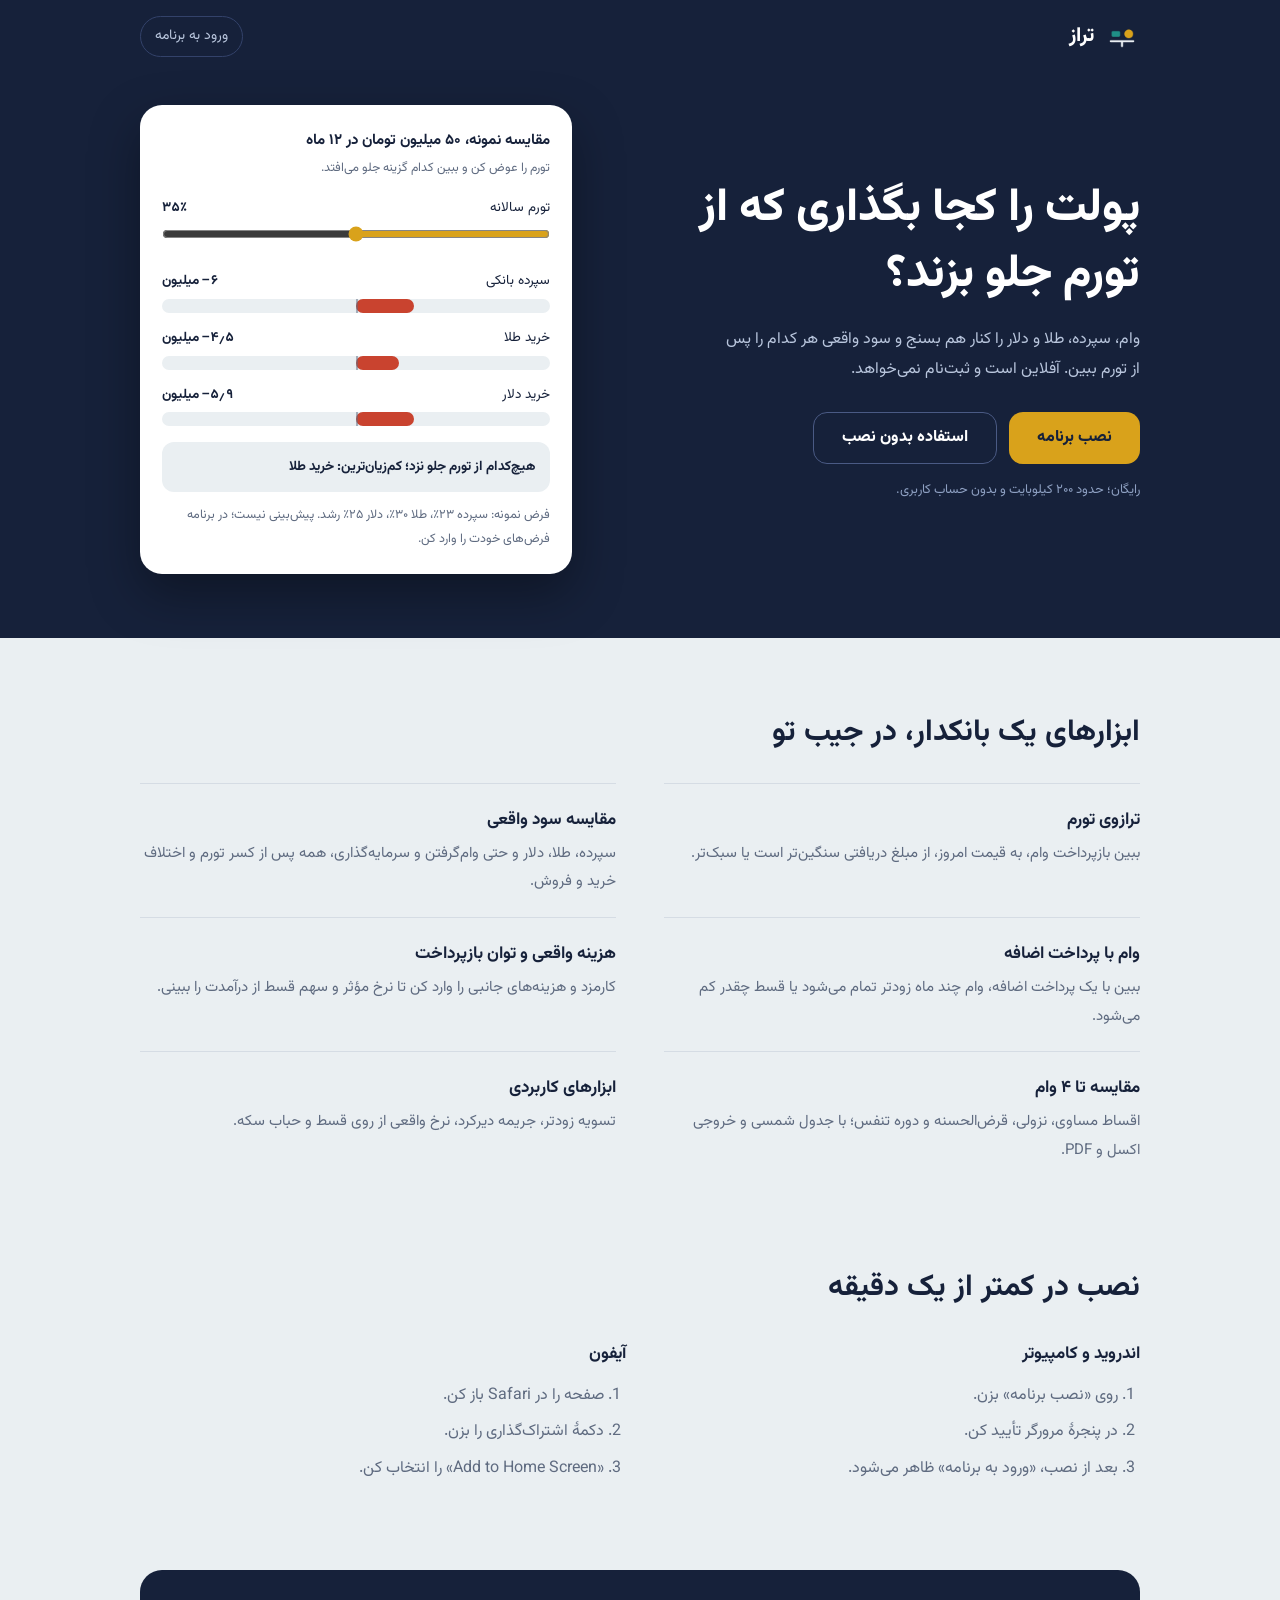
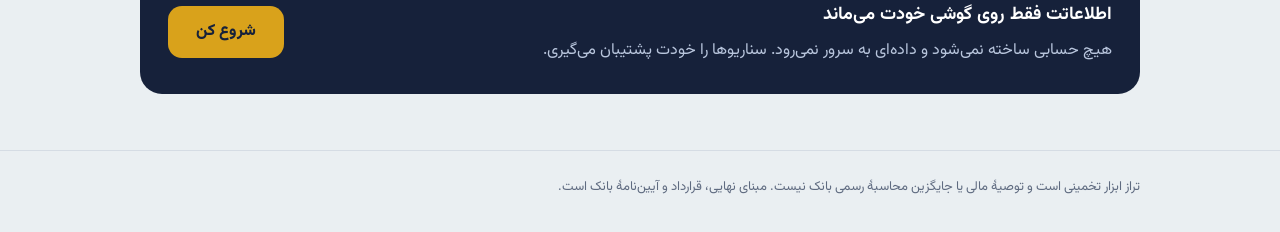
==== index.html @ 9307c4de "Initial release of Taraz" ====
<!DOCTYPE html>
<html lang="fa" dir="rtl">
<head>
<meta charset="UTF-8">
<meta name="viewport" content="width=device-width,initial-scale=1,viewport-fit=cover">
<meta name="theme-color" content="#16213A">
<meta name="description" content="تراز: وام، سپرده، طلا و دلار را کنار هم بسنج و سود واقعی پس از تورم را ببین. آفلاین و بدون ثبت‌نام.">
<link rel="manifest" href="manifest.webmanifest"><link rel="icon" href="icon.svg"><link rel="apple-touch-icon" href="apple-touch-icon.png">
<title>تراز — پولت را از تورم جلو بینداز</title>
<style>
@font-face{font-family:Vazirmatn;src:url(fonts/vazirmatn.woff2) format("woff2");font-weight:100 900;font-display:swap}
:root{--ink:#16213A;--sea:#1F8F86;--gold:#D9A21B;--bad:#C9432F;--bg:#EAEFF2;--card:#fff;--tx:#16213A;--mut:#5F6B80;--line:#D5DCE4}
@media(prefers-color-scheme:dark){:root{--bg:#0E1424;--card:#172038;--tx:#E8EDF5;--mut:#93A0B8;--line:#27324F;--sea:#3CC4B8;--gold:#E8B73A;--bad:#FF8A76}}
*{box-sizing:border-box}html{scroll-behavior:smooth}
body{margin:0;background:var(--bg);color:var(--tx);font:16px/1.9 Vazirmatn,"IRANSans",Tahoma,sans-serif}
a{color:inherit}.wrap{max-width:1040px;margin:auto;padding:0 20px}
.hero{background:var(--ink);color:#fff;padding-bottom:64px}
.nav{display:flex;align-items:center;justify-content:space-between;padding:calc(16px + env(safe-area-inset-top)) 0 12px}
.brand{display:flex;align-items:center;gap:10px;font-weight:800;font-size:20px}.brand img{width:36px;height:36px;border-radius:10px}
.nav a.l{font-size:14px;color:#B9C6DD;text-decoration:none;border:1px solid #33426A;padding:6px 14px;border-radius:999px}
.hg{display:grid;grid-template-columns:1.1fr .9fr;gap:40px;align-items:center;padding-top:36px}
h1{font-size:clamp(28px,5vw,46px);line-height:1.45;margin:0 0 16px;font-weight:800}
.lead{color:#B9C6DD;margin:0 0 26px;max-width:46ch}
.cta{display:flex;flex-wrap:wrap;gap:12px;align-items:center}
.btn{height:52px;padding:0 28px;border-radius:14px;border:0;font:inherit;font-weight:800;font-size:16px;cursor:pointer;display:inline-flex;align-items:center;text-decoration:none}
.btn.p{background:var(--gold);color:#16213A}.btn.s{background:transparent;color:#fff;border:1.5px solid #4A5A84}
.btn:focus-visible,a:focus-visible,input:focus-visible{outline:3px solid var(--gold);outline-offset:3px}
.fine{font-size:13px;color:#8EA0C2;margin-top:14px}
.demo{background:var(--card);color:var(--tx);border-radius:22px;padding:22px;box-shadow:0 20px 50px rgba(0,0,0,.35)}
.demo h2{font-size:15px;margin:0 0 2px}.demo .sub{font-size:12.5px;color:var(--mut);margin:0 0 14px}
.sl{display:flex;justify-content:space-between;font-size:13.5px}.sl b{font-variant-numeric:tabular-nums}
input[type=range]{width:100%;accent-color:var(--gold);margin:6px 0 14px}
.b{margin-top:12px}.b .h{display:flex;justify-content:space-between;font-size:13.5px}.b b{font-variant-numeric:tabular-nums}
.t{position:relative;height:14px;background:var(--bg);border-radius:7px;margin-top:5px;overflow:hidden}
.t:after{content:"";position:absolute;inset:0 auto 0 50%;width:2px;background:var(--mut);opacity:.5}
.t i{position:absolute;top:0;bottom:0;border-radius:7px;transition:width .3s}.t i.p{inset-inline-start:50%;background:var(--sea)}.t i.n{inset-inline-end:50%;background:var(--bad)}
.vd{margin-top:16px;padding:12px 14px;border-radius:12px;background:var(--bg);font-size:13.5px;font-weight:700}
section.f{padding:72px 0 8px}
h2.t2{font-size:clamp(22px,3.4vw,30px);margin:0 0 28px;line-height:1.5}
.fl{display:grid;grid-template-columns:1fr 1fr;gap:0 48px}
.fl div{padding:20px 0;border-top:1px solid var(--line)}.fl h3{margin:0 0 4px;font-size:17px}.fl p{margin:0;color:var(--mut);font-size:15px}
.how{display:grid;grid-template-columns:1fr 1fr;gap:28px;padding-bottom:72px}
.how h3{margin:0 0 10px;font-size:17px}.how ol{margin:0;padding-inline-start:22px;color:var(--mut)}.how li{margin-bottom:6px}
.priv{background:var(--ink);color:#fff;border-radius:22px;padding:28px;margin-bottom:56px;display:grid;grid-template-columns:1fr auto;gap:20px;align-items:center}
.priv p{margin:0;color:#B9C6DD}.priv b{font-size:18px;display:block;color:#fff;margin-bottom:4px}
footer{border-top:1px solid var(--line);padding:24px 0 calc(32px + env(safe-area-inset-bottom));font-size:13px;color:var(--mut)}
dialog{border:0;border-radius:20px;padding:24px;max-width:420px;background:var(--card);color:var(--tx)}dialog::backdrop{background:rgba(10,15,30,.6)}
dialog h3{margin:0 0 10px}dialog ol{padding-inline-start:22px}dialog .btn{height:44px;margin-top:8px;background:var(--ink);color:#fff}
.hide{display:none!important}
@media(max-width:820px){.hg,.fl,.how,.priv{grid-template-columns:1fr}.hg{gap:32px}}
@media(prefers-reduced-motion:reduce){html{scroll-behavior:auto}.t i{transition:none}}
</style>
</head>
<body>
<header class="hero"><div class="wrap">
<div class="nav"><div class="brand"><img src="icon-192.png" alt="">تراز</div><a class="l" href="app.html">ورود به برنامه</a></div>
<div class="hg">
<div>
<h1>پولت را کجا بگذاری که از تورم جلو بزند؟</h1>
<p class="lead">وام، سپرده، طلا و دلار را کنار هم بسنج و سود واقعی هر کدام را پس از تورم ببین. آفلاین است و ثبت‌نام نمی‌خواهد.</p>
<div class="cta">
<button class="btn p" id="inst">نصب برنامه</button>
<a class="btn p hide" id="enter" href="app.html">ورود به برنامه</a>
<a class="btn s" id="web" href="app.html">استفاده بدون نصب</a>
</div>
<div class="fine" id="fine">رایگان؛ حدود ۲۰۰ کیلوبایت و بدون حساب کاربری.</div>
</div>
<div class="demo" aria-live="polite">
<h2>مقایسه نمونه، ۵۰ میلیون تومان در ۱۲ ماه</h2>
<p class="sub">تورم را عوض کن و ببین کدام گزینه جلو می‌افتد.</p>
<div class="sl"><label for="inf">تورم سالانه</label><b id="iv"></b></div>
<input type="range" id="inf" min="10" max="60" value="35">
<div id="bars"></div><div class="vd" id="vd"></div>
<p class="sub" style="margin:12px 0 0">فرض نمونه: سپرده ۲۳٪، طلا ۳۰٪، دلار ۲۵٪ رشد. پیش‌بینی نیست؛ در برنامه فرض‌های خودت را وارد کن.</p>
</div>
</div></div></header>
<main class="wrap">
<section class="f"><h2 class="t2">ابزارهای یک بانکدار، در جیب تو</h2>
<div class="fl">
<div><h3>ترازوی تورم</h3><p>ببین بازپرداخت وام، به قیمت امروز، از مبلغ دریافتی سنگین‌تر است یا سبک‌تر.</p></div>
<div><h3>مقایسه سود واقعی</h3><p>سپرده، طلا، دلار و حتی وام‌گرفتن و سرمایه‌گذاری، همه پس از کسر تورم و اختلاف خرید و فروش.</p></div>
<div><h3>وام با پرداخت اضافه</h3><p>ببین با یک پرداخت اضافه، وام چند ماه زودتر تمام می‌شود یا قسط چقدر کم می‌شود.</p></div>
<div><h3>هزینه واقعی و توان بازپرداخت</h3><p>کارمزد و هزینه‌های جانبی را وارد کن تا نرخ مؤثر و سهم قسط از درآمدت را ببینی.</p></div>
<div><h3>مقایسه تا ۴ وام</h3><p>اقساط مساوی، نزولی، قرض‌الحسنه و دوره تنفس؛ با جدول شمسی و خروجی اکسل و PDF.</p></div>
<div><h3>ابزارهای کاربردی</h3><p>تسویه زودتر، جریمه دیرکرد، نرخ واقعی از روی قسط و حباب سکه.</p></div>
</div></section>
<section class="f"><h2 class="t2">نصب در کمتر از یک دقیقه</h2>
<div class="how">
<div><h3>اندروید و کامپیوتر</h3><ol><li>روی «نصب برنامه» بزن.</li><li>در پنجرهٔ مرورگر تأیید کن.</li><li>بعد از نصب، «ورود به برنامه» ظاهر می‌شود.</li></ol></div>
<div><h3>آیفون</h3><ol><li>صفحه را در Safari باز کن.</li><li>دکمهٔ اشتراک‌گذاری را بزن.</li><li>«Add to Home Screen» را انتخاب کن.</li></ol></div>
</div></section>
<div class="priv"><div><b>اطلاعاتت فقط روی گوشی خودت می‌ماند</b><p>هیچ حسابی ساخته نمی‌شود و داده‌ای به سرور نمی‌رود. سناریوها را خودت پشتیبان می‌گیری.</p></div><a class="btn p" href="app.html">شروع کن</a></div>
</main>
<footer><div class="wrap">تراز ابزار تخمینی است و توصیهٔ مالی یا جایگزین محاسبهٔ رسمی بانک نیست. مبنای نهایی، قرارداد و آیین‌نامهٔ بانک است.</div></footer>
<dialog id="dlg"><h3 id="dt"></h3><ol id="ds"></ol><button class="btn" id="dc">متوجه شدم</button></dialog>
<script>
const $=i=>document.getElementById(i),fa=(x,d=0)=>x.toLocaleString('fa-IR',{maximumFractionDigits:d});
const standalone=matchMedia('(display-mode: standalone)').matches||navigator.standalone;
if(standalone)location.replace('app.html');
const R=[['سپرده بانکی',P=>P*.23],['خرید طلا',P=>P*(1.30*.97-1)],['خرید دلار',P=>P*(1.25*.985-1)]];
function draw(){const i=+$('inf').value,er=50*i/100;$('iv').textContent=fa(i)+'٪';
 const v=R.map(([n,g])=>({n,r:g(50)-er}));
 $('bars').innerHTML=v.map(x=>`<div class="b"><div class="h"><span>${x.n}</span><b>${x.r>0?'+':''}${fa(x.r,1)} میلیون</b></div><div class="t"><i class="${x.r>=0?'p':'n'}" style="width:${Math.min(50,Math.abs(x.r)/20*50)}%"></i></div></div>`).join('');
 const b=v.reduce((a,c)=>c.r>a.r?c:a);
 $('vd').textContent=b.r>0?'بهترین گزینه با این فرض‌ها: '+b.n:'هیچ‌کدام از تورم جلو نزد؛ کم‌زیان‌ترین: '+b.n}
$('inf').oninput=draw;draw();
let dp=null;const ios=/iphone|ipad|ipod/i.test(navigator.userAgent);
function ui(){const ok=localStorage.getItem('taraz-installed')==='1';
 $('inst').classList.toggle('hide',ok);$('enter').classList.toggle('hide',!ok);$('web').classList.toggle('hide',ok);
 $('fine').textContent=ok?'نصب شد. از صفحهٔ اصلی گوشی هم می‌توانی بازش کنی.':'رایگان؛ حدود ۲۰۰ کیلوبایت و بدون حساب کاربری.'}
try{ui()}catch(e){}
addEventListener('beforeinstallprompt',e=>{e.preventDefault();dp=e});
addEventListener('appinstalled',()=>{try{localStorage.setItem('taraz-installed','1')}catch(e){}dp=null;ui()});
$('inst').onclick=async()=>{
 if(dp){dp.prompt();const c=await dp.userChoice;if(c.outcome==='accepted'){try{localStorage.setItem('taraz-installed','1')}catch(e){}ui()}dp=null;return}
 $('dt').textContent=ios?'نصب روی آیفون':'نصب از منوی مرورگر';
 $('ds').innerHTML=ios?'<li>صفحه را در Safari باز کن.</li><li>دکمهٔ اشتراک‌گذاری را بزن.</li><li>«Add to Home Screen» را انتخاب کن.</li>':'<li>منوی مرورگر را باز کن.</li><li>گزینهٔ «نصب برنامه» یا «Add to Home screen» را بزن.</li><li>اگر گزینه‌ای نبود، صفحه را در Chrome یا Edge باز کن.</li>';
 $('dlg').showModal()};
$('dc').onclick=()=>$('dlg').close();
if('serviceWorker'in navigator)navigator.serviceWorker.register('sw.js').catch(()=>{});
</script>
</body>
</html>
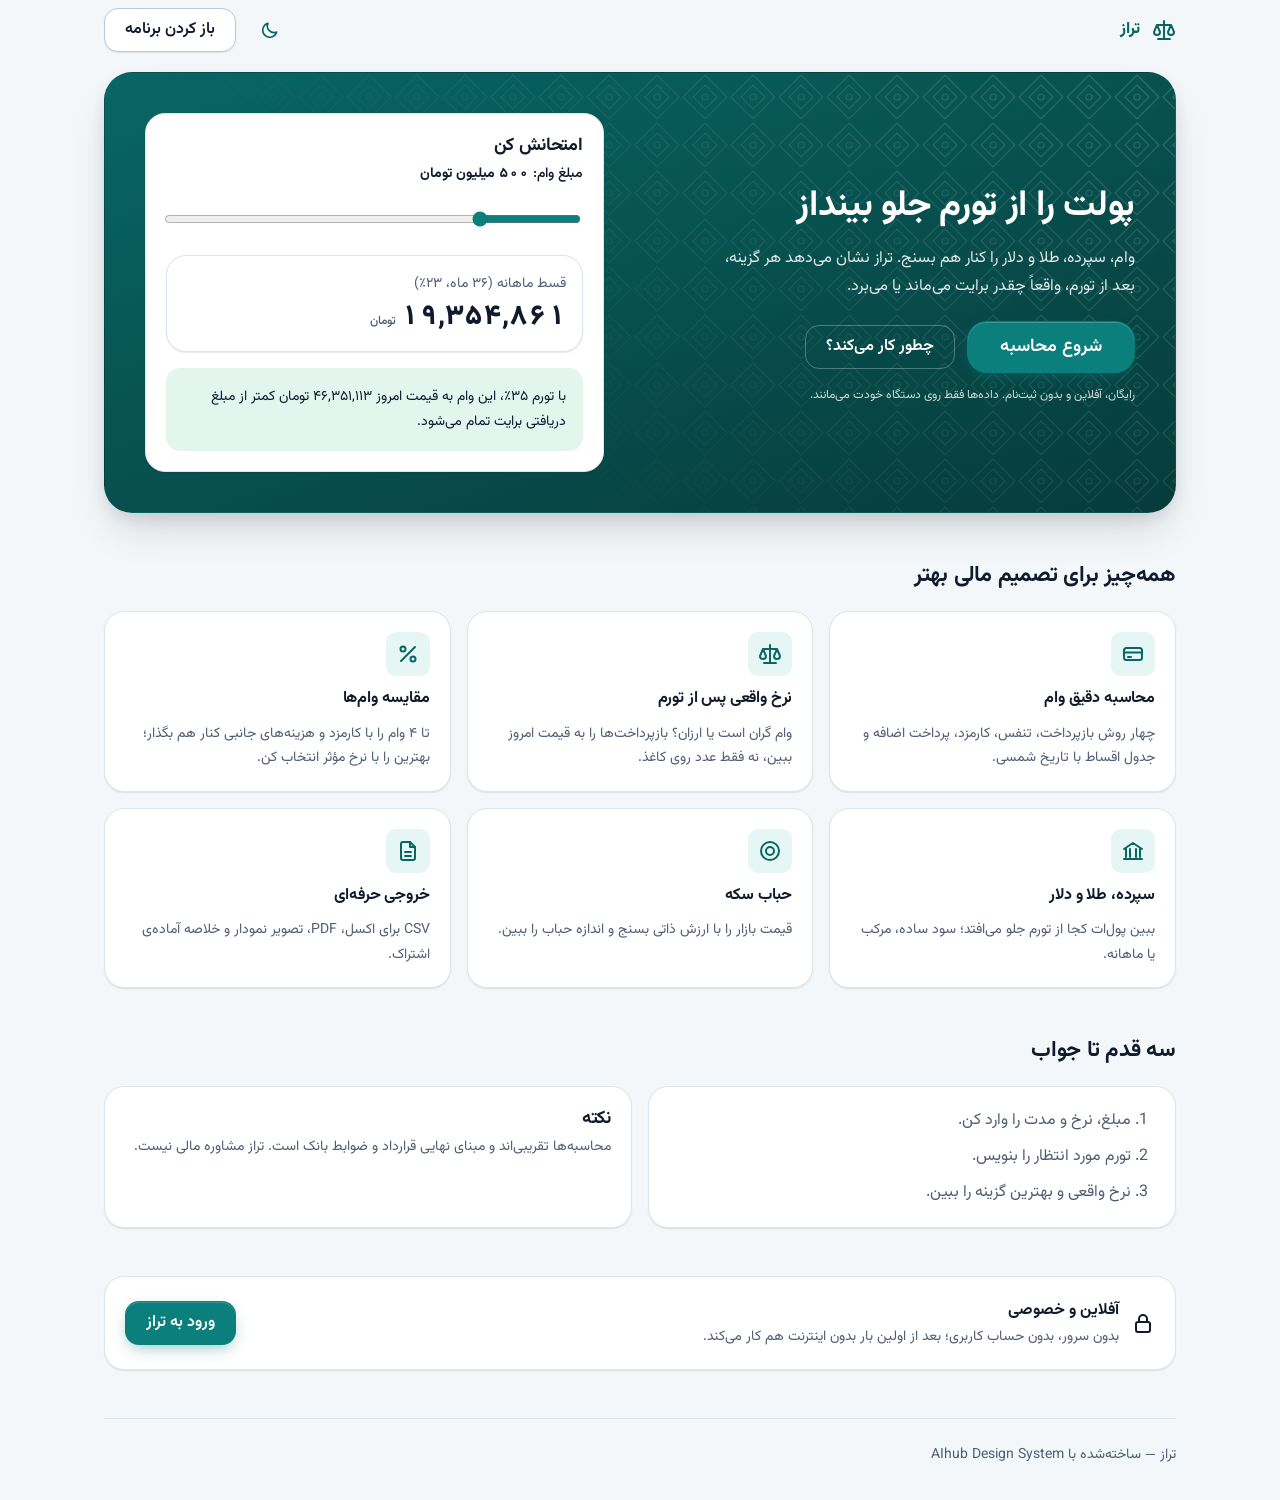
==== commit eeb63a59: "Update project" ====
--- a/index.html
+++ b/index.html
@@ -3,121 +3,84 @@
 <head>
 <meta charset="UTF-8">
 <meta name="viewport" content="width=device-width,initial-scale=1,viewport-fit=cover">
-<meta name="theme-color" content="#16213A">
-<meta name="description" content="تراز: وام، سپرده، طلا و دلار را کنار هم بسنج و سود واقعی پس از تورم را ببین. آفلاین و بدون ثبت‌نام.">
-<link rel="manifest" href="manifest.webmanifest"><link rel="icon" href="icon.svg"><link rel="apple-touch-icon" href="apple-touch-icon.png">
+<meta name="theme-color" content="#0A7F7C">
+<meta name="color-scheme" content="light dark">
+<meta name="description" content="تراز: وام، اقساط، سپرده، طلا و دلار را مقایسه کن و سود واقعی پس از تورم را ببین. آفلاین و بدون ثبت‌نام.">
+<link rel="manifest" href="manifest.webmanifest">
+<link rel="icon" href="icon.svg"><link rel="apple-touch-icon" href="apple-touch-icon.png">
+<link rel="stylesheet" href="aihub.bundle.css">
+<link rel="stylesheet" href="app.css">
 <title>تراز — پولت را از تورم جلو بینداز</title>
-<style>
-@font-face{font-family:Vazirmatn;src:url(fonts/vazirmatn.woff2) format("woff2");font-weight:100 900;font-display:swap}
-:root{--ink:#16213A;--sea:#1F8F86;--gold:#D9A21B;--bad:#C9432F;--bg:#EAEFF2;--card:#fff;--tx:#16213A;--mut:#5F6B80;--line:#D5DCE4}
-@media(prefers-color-scheme:dark){:root{--bg:#0E1424;--card:#172038;--tx:#E8EDF5;--mut:#93A0B8;--line:#27324F;--sea:#3CC4B8;--gold:#E8B73A;--bad:#FF8A76}}
-*{box-sizing:border-box}html{scroll-behavior:smooth}
-body{margin:0;background:var(--bg);color:var(--tx);font:16px/1.9 Vazirmatn,"IRANSans",Tahoma,sans-serif}
-a{color:inherit}.wrap{max-width:1040px;margin:auto;padding:0 20px}
-.hero{background:var(--ink);color:#fff;padding-bottom:64px}
-.nav{display:flex;align-items:center;justify-content:space-between;padding:calc(16px + env(safe-area-inset-top)) 0 12px}
-.brand{display:flex;align-items:center;gap:10px;font-weight:800;font-size:20px}.brand img{width:36px;height:36px;border-radius:10px}
-.nav a.l{font-size:14px;color:#B9C6DD;text-decoration:none;border:1px solid #33426A;padding:6px 14px;border-radius:999px}
-.hg{display:grid;grid-template-columns:1.1fr .9fr;gap:40px;align-items:center;padding-top:36px}
-h1{font-size:clamp(28px,5vw,46px);line-height:1.45;margin:0 0 16px;font-weight:800}
-.lead{color:#B9C6DD;margin:0 0 26px;max-width:46ch}
-.cta{display:flex;flex-wrap:wrap;gap:12px;align-items:center}
-.btn{height:52px;padding:0 28px;border-radius:14px;border:0;font:inherit;font-weight:800;font-size:16px;cursor:pointer;display:inline-flex;align-items:center;text-decoration:none}
-.btn.p{background:var(--gold);color:#16213A}.btn.s{background:transparent;color:#fff;border:1.5px solid #4A5A84}
-.btn:focus-visible,a:focus-visible,input:focus-visible{outline:3px solid var(--gold);outline-offset:3px}
-.fine{font-size:13px;color:#8EA0C2;margin-top:14px}
-.demo{background:var(--card);color:var(--tx);border-radius:22px;padding:22px;box-shadow:0 20px 50px rgba(0,0,0,.35)}
-.demo h2{font-size:15px;margin:0 0 2px}.demo .sub{font-size:12.5px;color:var(--mut);margin:0 0 14px}
-.sl{display:flex;justify-content:space-between;font-size:13.5px}.sl b{font-variant-numeric:tabular-nums}
-input[type=range]{width:100%;accent-color:var(--gold);margin:6px 0 14px}
-.b{margin-top:12px}.b .h{display:flex;justify-content:space-between;font-size:13.5px}.b b{font-variant-numeric:tabular-nums}
-.t{position:relative;height:14px;background:var(--bg);border-radius:7px;margin-top:5px;overflow:hidden}
-.t:after{content:"";position:absolute;inset:0 auto 0 50%;width:2px;background:var(--mut);opacity:.5}
-.t i{position:absolute;top:0;bottom:0;border-radius:7px;transition:width .3s}.t i.p{inset-inline-start:50%;background:var(--sea)}.t i.n{inset-inline-end:50%;background:var(--bad)}
-.vd{margin-top:16px;padding:12px 14px;border-radius:12px;background:var(--bg);font-size:13.5px;font-weight:700}
-section.f{padding:72px 0 8px}
-h2.t2{font-size:clamp(22px,3.4vw,30px);margin:0 0 28px;line-height:1.5}
-.fl{display:grid;grid-template-columns:1fr 1fr;gap:0 48px}
-.fl div{padding:20px 0;border-top:1px solid var(--line)}.fl h3{margin:0 0 4px;font-size:17px}.fl p{margin:0;color:var(--mut);font-size:15px}
-.how{display:grid;grid-template-columns:1fr 1fr;gap:28px;padding-bottom:72px}
-.how h3{margin:0 0 10px;font-size:17px}.how ol{margin:0;padding-inline-start:22px;color:var(--mut)}.how li{margin-bottom:6px}
-.priv{background:var(--ink);color:#fff;border-radius:22px;padding:28px;margin-bottom:56px;display:grid;grid-template-columns:1fr auto;gap:20px;align-items:center}
-.priv p{margin:0;color:#B9C6DD}.priv b{font-size:18px;display:block;color:#fff;margin-bottom:4px}
-footer{border-top:1px solid var(--line);padding:24px 0 calc(32px + env(safe-area-inset-bottom));font-size:13px;color:var(--mut)}
-dialog{border:0;border-radius:20px;padding:24px;max-width:420px;background:var(--card);color:var(--tx)}dialog::backdrop{background:rgba(10,15,30,.6)}
-dialog h3{margin:0 0 10px}dialog ol{padding-inline-start:22px}dialog .btn{height:44px;margin-top:8px;background:var(--ink);color:#fff}
-.hide{display:none!important}
-@media(max-width:820px){.hg,.fl,.how,.priv{grid-template-columns:1fr}.hg{gap:32px}}
-@media(prefers-reduced-motion:reduce){html{scroll-behavior:auto}.t i{transition:none}}
-</style>
+<script>try{var r=document.documentElement,t=localStorage.getItem('aihub-theme'),b=localStorage.getItem('aihub-brand');if(t==='light'||t==='dark')r.setAttribute('data-theme',t);if(b)r.setAttribute('data-brand',b)}catch(e){}</script>
 </head>
 <body>
-<header class="hero"><div class="wrap">
-<div class="nav"><div class="brand"><img src="icon-192.png" alt="">تراز</div><a class="l" href="app.html">ورود به برنامه</a></div>
-<div class="hg">
-<div>
-<h1>پولت را کجا بگذاری که از تورم جلو بزند؟</h1>
-<p class="lead">وام، سپرده، طلا و دلار را کنار هم بسنج و سود واقعی هر کدام را پس از تورم ببین. آفلاین است و ثبت‌نام نمی‌خواهد.</p>
-<div class="cta">
-<button class="btn p" id="inst">نصب برنامه</button>
-<a class="btn p hide" id="enter" href="app.html">ورود به برنامه</a>
-<a class="btn s" id="web" href="app.html">استفاده بدون نصب</a>
+<a class="skip" href="#main">رفتن به محتوا</a>
+<svg width="0" height="0" style="position:absolute" aria-hidden="true" focusable="false">
+  <defs>
+    <style>.ico{width:24px;height:24px;fill:none;stroke:currentColor;stroke-width:2;stroke-linecap:round;stroke-linejoin:round;flex:none}</style>
+    <symbol id="i-home" viewBox="0 0 24 24"><path d="M3 11 12 3l9 8M5 10v10h14V10"/></symbol>
+    <symbol id="i-gear" viewBox="0 0 24 24"><circle cx="12" cy="12" r="3"/><path d="M12 2v3M12 19v3M2 12h3M19 12h3M4.9 4.9l2.1 2.1M17 17l2.1 2.1M4.9 19.1 7 17M17 7l2.1-2.1"/></symbol>
+    <symbol id="i-plus" viewBox="0 0 24 24"><path d="M12 5v14M5 12h14"/></symbol>
+    <symbol id="i-check" viewBox="0 0 24 24"><path d="m5 12 5 5L20 7"/></symbol>
+    <symbol id="i-x" viewBox="0 0 24 24"><path d="M6 6l12 12M18 6 6 18"/></symbol>
+    <symbol id="i-chev-r" viewBox="0 0 24 24"><path d="m9 6 6 6-6 6"/></symbol>
+    <symbol id="i-chev-l" viewBox="0 0 24 24"><path d="m15 6-6 6 6 6"/></symbol>
+    <symbol id="i-chev-d" viewBox="0 0 24 24"><path d="m6 9 6 6 6-6"/></symbol>
+    <symbol id="i-search" viewBox="0 0 24 24"><circle cx="11" cy="11" r="7"/><path d="m20 20-3.5-3.5"/></symbol>
+    <symbol id="i-menu" viewBox="0 0 24 24"><path d="M4 6h16M4 12h16M4 18h16"/></symbol>
+    <symbol id="i-sun" viewBox="0 0 24 24"><circle cx="12" cy="12" r="4"/><path d="M12 2v2M12 20v2M4.9 4.9l1.4 1.4M17.7 17.7l1.4 1.4M2 12h2M20 12h2M4.9 19.1l1.4-1.4M17.7 6.3l1.4-1.4"/></symbol>
+    <symbol id="i-moon" viewBox="0 0 24 24"><path d="M20 14.5A8 8 0 0 1 9.5 4 8.5 8.5 0 1 0 20 14.5Z"/></symbol>
+    <symbol id="i-download" viewBox="0 0 24 24"><path d="M12 4v11M7 10l5 5 5-5M5 20h14"/></symbol>
+    <symbol id="i-trash" viewBox="0 0 24 24"><path d="M4 7h16M10 11v6M14 11v6M6 7l1 13h10l1-13M9 7V4h6v3"/></symbol>
+    <symbol id="i-panel" viewBox="0 0 24 24"><rect x="3" y="4" width="18" height="16" rx="3"/><path d="M9 4v16"/></symbol>
+    <symbol id="i-chart" viewBox="0 0 24 24"><path d="M4 20h16M7 20v-7M12 20V5M17 20v-9"/></symbol>
+    <symbol id="i-command" viewBox="0 0 24 24"><path d="M9 9V6a3 3 0 1 0-3 3h12a3 3 0 1 0-3-3v12a3 3 0 1 0 3-3H6a3 3 0 1 0 3 3Z"/></symbol>
+    <symbol id="i-more" viewBox="0 0 24 24"><path d="M5 12h.01M12 12h.01M19 12h.01" stroke-width="3.2"/></symbol>
+    <symbol id="i-sparkle" viewBox="0 0 24 24"><path d="M12 3l1.9 5.1L19 10l-5.1 1.9L12 17l-1.9-5.1L5 10l5.1-1.9Z"/><path d="M19 16v4M17 18h4"/></symbol>
+    <symbol id="i-palette" viewBox="0 0 24 24"><path d="M12 3a9 9 0 1 0 0 18c1.4 0 2-1 2-2 0-1.3-1-1.6-1-2.6 0-1 .8-1.4 1.8-1.4H17a4 4 0 0 0 4-4c0-4.4-4-8-9-8Z"/><circle cx="7.5" cy="11" r="1"/><circle cx="10.5" cy="7" r="1"/><circle cx="15.5" cy="7.5" r="1"/></symbol>
+    <symbol id="i-undo" viewBox="0 0 24 24"><path d="M9 14 4 9l5-5M4 9h10a6 6 0 0 1 0 12h-3"/></symbol>
+    <symbol id="i-scale" viewBox="0 0 24 24"><path d="M12 3v18M6 21h12M5 7h14M5 7l-3 7a3 3 0 0 0 6 0ZM19 7l-3 7a3 3 0 0 0 6 0Z"/></symbol>
+    <symbol id="i-loan" viewBox="0 0 24 24"><rect x="3" y="6" width="18" height="12" rx="2.5"/><path d="M3 10.5h18M7 15h3"/></symbol>
+    <symbol id="i-bank" viewBox="0 0 24 24"><path d="M3 10 12 4l9 6M5 10v8M9 10v8M15 10v8M19 10v8M3 20h18"/></symbol>
+    <symbol id="i-coin" viewBox="0 0 24 24"><circle cx="12" cy="12" r="9"/><circle cx="12" cy="12" r="4"/></symbol>
+    <symbol id="i-alert" viewBox="0 0 24 24"><path d="M12 4 2.5 20h19Z"/><path d="M12 10v4M12 17h.01"/></symbol>
+    <symbol id="i-info" viewBox="0 0 24 24"><circle cx="12" cy="12" r="9"/><path d="M12 11v5M12 8h.01"/></symbol>
+    <symbol id="i-share" viewBox="0 0 24 24"><circle cx="18" cy="5" r="2.5"/><circle cx="6" cy="12" r="2.5"/><circle cx="18" cy="19" r="2.5"/><path d="m8.2 10.8 7.6-4.6M8.2 13.2l7.6 4.6"/></symbol>
+    <symbol id="i-file" viewBox="0 0 24 24"><path d="M14 3H7a2 2 0 0 0-2 2v14a2 2 0 0 0 2 2h10a2 2 0 0 0 2-2V8Z"/><path d="M14 3v5h5M9 13h6M9 17h6"/></symbol>
+    <symbol id="i-image" viewBox="0 0 24 24"><rect x="3" y="4" width="18" height="16" rx="3"/><circle cx="9" cy="10" r="1.5"/><path d="m21 16-5-5-9 9"/></symbol>
+    <symbol id="i-bookmark" viewBox="0 0 24 24"><path d="M6 4h12v17l-6-4-6 4Z"/></symbol>
+    <symbol id="i-upload" viewBox="0 0 24 24"><path d="M12 16V5M7 10l5-5 5 5M5 20h14"/></symbol>
+    <symbol id="i-lock" viewBox="0 0 24 24"><rect x="5" y="11" width="14" height="10" rx="2"/><path d="M8 11V8a4 4 0 0 1 8 0v3"/></symbol>
+    <symbol id="i-percent" viewBox="0 0 24 24"><path d="M19 5 5 19"/><circle cx="7" cy="7" r="2.5"/><circle cx="17" cy="17" r="2.5"/></symbol>
+    <symbol id="i-phone" viewBox="0 0 24 24"><rect x="6" y="2" width="12" height="20" rx="3"/><path d="M11 18h2"/></symbol>
+  </defs>
+</svg>
+
+<div class="lp-wrap">
+<header class="lp-nav"><a class="row" href="index.html" style="text-decoration:none;font-weight:var(--fw-black)"><svg class="ico" aria-hidden="true"><use href="#i-scale"/></svg><span>تراز</span></a><div class="row"><button type="button" class="btn btn--ghost btn--icon" data-theme-toggle aria-label="تغییر پوسته"><svg class="ico" aria-hidden="true"><use href="#i-moon"/></svg></button><a class="btn btn--outline" href="app.html">باز کردن برنامه</a></div></header>
+<main id="main" tabindex="-1">
+<section class="card card--brand card--hero pattern-girih lp-hero" aria-labelledby="h1">
+<div><h1 id="h1">پولت را از تورم جلو بینداز</h1><p class="lp-lead">وام، سپرده، طلا و دلار را کنار هم بسنج. تراز نشان می‌دهد هر گزینه، بعد از تورم، واقعاً چقدر برایت می‌ماند یا می‌برد.</p>
+<div class="lp-cta"><a class="btn btn--primary btn--lg" href="app.html">شروع محاسبه</a><a class="btn btn--outline" href="#how">چطور کار می‌کند؟</a></div>
+<p class="lp-fine">رایگان، آفلاین و بدون ثبت‌نام. داده‌ها فقط روی دستگاه خودت می‌مانند.</p></div>
+<div class="card lp-demo"><h2 class="card__title">امتحانش کن</h2>
+<label class="field"><span class="field__label">مبلغ وام: <b id="dv" class="num">۵۰۰ میلیون تومان</b></span><input id="ds" type="range" min="50" max="2000" step="50" value="500"></label>
+<div style="margin-block-start:var(--sp-3)"><div class="card kpi"><div class="kpi__label">قسط ماهانه (۳۶ ماه، ۲۳٪)</div><div class="kpi__value num" id="dp">—</div></div></div>
+<div id="dverdict" class="alert lp-verdict" role="status" aria-live="polite"></div></div>
+</section>
+<section class="lp-sec" aria-labelledby="f"><h2 id="f">همه‌چیز برای تصمیم مالی بهتر</h2><div class="lp-feats"><article class="card lp-feat"><span class="list__icon"><svg class="ico" aria-hidden="true"><use href="#i-loan"/></svg></span><h3>محاسبه دقیق وام</h3><p>چهار روش بازپرداخت، تنفس، کارمزد، پرداخت اضافه و جدول اقساط با تاریخ شمسی.</p></article><article class="card lp-feat"><span class="list__icon"><svg class="ico" aria-hidden="true"><use href="#i-scale"/></svg></span><h3>نرخ واقعی پس از تورم</h3><p>وام گران است یا ارزان؟ بازپرداخت‌ها را به قیمت امروز ببین، نه فقط عدد روی کاغذ.</p></article><article class="card lp-feat"><span class="list__icon"><svg class="ico" aria-hidden="true"><use href="#i-percent"/></svg></span><h3>مقایسه وام‌ها</h3><p>تا ۴ وام را با کارمزد و هزینه‌های جانبی کنار هم بگذار؛ بهترین را با نرخ مؤثر انتخاب کن.</p></article><article class="card lp-feat"><span class="list__icon"><svg class="ico" aria-hidden="true"><use href="#i-bank"/></svg></span><h3>سپرده، طلا و دلار</h3><p>ببین پول‌ات کجا از تورم جلو می‌افتد؛ سود ساده، مرکب یا ماهانه.</p></article><article class="card lp-feat"><span class="list__icon"><svg class="ico" aria-hidden="true"><use href="#i-coin"/></svg></span><h3>حباب سکه</h3><p>قیمت بازار را با ارزش ذاتی بسنج و اندازه حباب را ببین.</p></article><article class="card lp-feat"><span class="list__icon"><svg class="ico" aria-hidden="true"><use href="#i-file"/></svg></span><h3>خروجی حرفه‌ای</h3><p>CSV برای اکسل، PDF، تصویر نمودار و خلاصه آماده‌ی اشتراک.</p></article></div></section>
+<section class="lp-sec" id="how" aria-labelledby="hw"><h2 id="hw">سه قدم تا جواب</h2><div class="lp-how"><div class="card"><ol><li>مبلغ، نرخ و مدت را وارد کن.</li><li>تورم مورد انتظار را بنویس.</li><li>نرخ واقعی و بهترین گزینه را ببین.</li></ol></div><div class="card"><h3 class="card__title">نکته</h3><p class="muted">محاسبه‌ها تقریبی‌اند و مبنای نهایی قرارداد و ضوابط بانک است. تراز مشاوره مالی نیست.</p></div></div></section>
+<section class="lp-sec"><div class="card lp-priv"><div class="row"><svg class="ico" aria-hidden="true"><use href="#i-lock"/></svg><div><b>آفلاین و خصوصی</b><p class="muted" style="margin:0">بدون سرور، بدون حساب کاربری؛ بعد از اولین بار بدون اینترنت هم کار می‌کند.</p></div></div><a class="btn btn--primary" href="app.html">ورود به تراز</a></div></section>
+</main>
+<footer class="lp-foot"><span class="muted">تراز — ساخته‌شده با AIhub Design System</span></footer>
 </div>
-<div class="fine" id="fine">رایگان؛ حدود ۲۰۰ کیلوبایت و بدون حساب کاربری.</div>
-</div>
-<div class="demo" aria-live="polite">
-<h2>مقایسه نمونه، ۵۰ میلیون تومان در ۱۲ ماه</h2>
-<p class="sub">تورم را عوض کن و ببین کدام گزینه جلو می‌افتد.</p>
-<div class="sl"><label for="inf">تورم سالانه</label><b id="iv"></b></div>
-<input type="range" id="inf" min="10" max="60" value="35">
-<div id="bars"></div><div class="vd" id="vd"></div>
-<p class="sub" style="margin:12px 0 0">فرض نمونه: سپرده ۲۳٪، طلا ۳۰٪، دلار ۲۵٪ رشد. پیش‌بینی نیست؛ در برنامه فرض‌های خودت را وارد کن.</p>
-</div>
-</div></div></header>
-<main class="wrap">
-<section class="f"><h2 class="t2">ابزارهای یک بانکدار، در جیب تو</h2>
-<div class="fl">
-<div><h3>ترازوی تورم</h3><p>ببین بازپرداخت وام، به قیمت امروز، از مبلغ دریافتی سنگین‌تر است یا سبک‌تر.</p></div>
-<div><h3>مقایسه سود واقعی</h3><p>سپرده، طلا، دلار و حتی وام‌گرفتن و سرمایه‌گذاری، همه پس از کسر تورم و اختلاف خرید و فروش.</p></div>
-<div><h3>وام با پرداخت اضافه</h3><p>ببین با یک پرداخت اضافه، وام چند ماه زودتر تمام می‌شود یا قسط چقدر کم می‌شود.</p></div>
-<div><h3>هزینه واقعی و توان بازپرداخت</h3><p>کارمزد و هزینه‌های جانبی را وارد کن تا نرخ مؤثر و سهم قسط از درآمدت را ببینی.</p></div>
-<div><h3>مقایسه تا ۴ وام</h3><p>اقساط مساوی، نزولی، قرض‌الحسنه و دوره تنفس؛ با جدول شمسی و خروجی اکسل و PDF.</p></div>
-<div><h3>ابزارهای کاربردی</h3><p>تسویه زودتر، جریمه دیرکرد، نرخ واقعی از روی قسط و حباب سکه.</p></div>
-</div></section>
-<section class="f"><h2 class="t2">نصب در کمتر از یک دقیقه</h2>
-<div class="how">
-<div><h3>اندروید و کامپیوتر</h3><ol><li>روی «نصب برنامه» بزن.</li><li>در پنجرهٔ مرورگر تأیید کن.</li><li>بعد از نصب، «ورود به برنامه» ظاهر می‌شود.</li></ol></div>
-<div><h3>آیفون</h3><ol><li>صفحه را در Safari باز کن.</li><li>دکمهٔ اشتراک‌گذاری را بزن.</li><li>«Add to Home Screen» را انتخاب کن.</li></ol></div>
-</div></section>
-<div class="priv"><div><b>اطلاعاتت فقط روی گوشی خودت می‌ماند</b><p>هیچ حسابی ساخته نمی‌شود و داده‌ای به سرور نمی‌رود. سناریوها را خودت پشتیبان می‌گیری.</p></div><a class="btn p" href="app.html">شروع کن</a></div>
-</main>
-<footer><div class="wrap">تراز ابزار تخمینی است و توصیهٔ مالی یا جایگزین محاسبهٔ رسمی بانک نیست. مبنای نهایی، قرارداد و آیین‌نامهٔ بانک است.</div></footer>
-<dialog id="dlg"><h3 id="dt"></h3><ol id="ds"></ol><button class="btn" id="dc">متوجه شدم</button></dialog>
+<script src="aihub.bundle.js"></script><script src="calc.js"></script>
 <script>
-const $=i=>document.getElementById(i),fa=(x,d=0)=>x.toLocaleString('fa-IR',{maximumFractionDigits:d});
-const standalone=matchMedia('(display-mode: standalone)').matches||navigator.standalone;
-if(standalone)location.replace('app.html');
-const R=[['سپرده بانکی',P=>P*.23],['خرید طلا',P=>P*(1.30*.97-1)],['خرید دلار',P=>P*(1.25*.985-1)]];
-function draw(){const i=+$('inf').value,er=50*i/100;$('iv').textContent=fa(i)+'٪';
- const v=R.map(([n,g])=>({n,r:g(50)-er}));
- $('bars').innerHTML=v.map(x=>`<div class="b"><div class="h"><span>${x.n}</span><b>${x.r>0?'+':''}${fa(x.r,1)} میلیون</b></div><div class="t"><i class="${x.r>=0?'p':'n'}" style="width:${Math.min(50,Math.abs(x.r)/20*50)}%"></i></div></div>`).join('');
- const b=v.reduce((a,c)=>c.r>a.r?c:a);
- $('vd').textContent=b.r>0?'بهترین گزینه با این فرض‌ها: '+b.n:'هیچ‌کدام از تورم جلو نزد؛ کم‌زیان‌ترین: '+b.n}
-$('inf').oninput=draw;draw();
-let dp=null;const ios=/iphone|ipad|ipod/i.test(navigator.userAgent);
-function ui(){const ok=localStorage.getItem('taraz-installed')==='1';
- $('inst').classList.toggle('hide',ok);$('enter').classList.toggle('hide',!ok);$('web').classList.toggle('hide',ok);
- $('fine').textContent=ok?'نصب شد. از صفحهٔ اصلی گوشی هم می‌توانی بازش کنی.':'رایگان؛ حدود ۲۰۰ کیلوبایت و بدون حساب کاربری.'}
-try{ui()}catch(e){}
-addEventListener('beforeinstallprompt',e=>{e.preventDefault();dp=e});
-addEventListener('appinstalled',()=>{try{localStorage.setItem('taraz-installed','1')}catch(e){}dp=null;ui()});
-$('inst').onclick=async()=>{
- if(dp){dp.prompt();const c=await dp.userChoice;if(c.outcome==='accepted'){try{localStorage.setItem('taraz-installed','1')}catch(e){}ui()}dp=null;return}
- $('dt').textContent=ios?'نصب روی آیفون':'نصب از منوی مرورگر';
- $('ds').innerHTML=ios?'<li>صفحه را در Safari باز کن.</li><li>دکمهٔ اشتراک‌گذاری را بزن.</li><li>«Add to Home Screen» را انتخاب کن.</li>':'<li>منوی مرورگر را باز کن.</li><li>گزینهٔ «نصب برنامه» یا «Add to Home screen» را بزن.</li><li>اگر گزینه‌ای نبود، صفحه را در Chrome یا Edge باز کن.</li>';
- $('dlg').showModal()};
-$('dc').onclick=()=>$('dlg').close();
-if('serviceWorker'in navigator)navigator.serviceWorker.register('sw.js').catch(()=>{});
+(function(){var s=document.getElementById('ds'),fa=AIhub.fa,f=function(x){return fa(Math.round(x).toLocaleString('en'))};
+function go(){var P=+s.value*1e6,a=Calc.analyzeLoan({P:P,rate:.23,n:36,grace:0,method:'annuity',inflation:.35});
+document.getElementById('dv').textContent=fa(s.value)+' میلیون تومان';document.getElementById('dp').innerHTML=f(a.payment)+'<span class="kpi__unit">تومان</span>';
+var d=a.pv-a.netIn,v=document.getElementById('dverdict');v.className='alert lp-verdict '+(d<=0?'alert--success':'alert--warning');
+v.textContent=d<=0?'با تورم ۳۵٪، این وام به قیمت امروز '+f(-d)+' تومان کمتر از مبلغ دریافتی برایت تمام می‌شود.':'با تورم ۳۵٪، این وام به قیمت امروز '+f(d)+' تومان بیشتر از مبلغ دریافتی است.'}
+s.addEventListener('input',go);AIhub.ready(go)})();
 </script>
-</body>
-</html>
+</body></html>
--- a/aihub.bundle.css
+++ b/aihub.bundle.css
@@ -0,0 +1,582 @@
+/* AIhub Design System v1.1 — aihub.bundle.css (tokens + brands + core + shell + data + overlay) — کامنت‌ها برای کم‌حجم‌شدن حذف شده؛ منبع: پروژه aihub-design-system */
+@font-face { font-family: "Vazirmatn"; src: url("fonts/Vazirmatn-var.woff2") format("woff2"); font-weight: 100 900; font-display: swap; }
+:root {
+  --brand-50:  #E6F6F5; --brand-100: #C5EBE9; --brand-200: #93D8D5; --brand-300: #5FC2BE; --brand-400: #2FA9A5;
+  --brand-500: #0F918D; --brand-600: #0A7F7C; --brand-700: #086664; --brand-800: #074F4E; --brand-900: #063B3A;
+  --accent-50:  #FFF4E0; --accent-100: #FFE5B8; --accent-300: #F7BF66; --accent-500: #F2A33A; --accent-600: #C77B0A; --accent-700: #9A5D05;
+  --ink-950: #0B1524; --ink-900: #0F1B2D; --ink-800: #1B2A40; --ink-700: #334259; --ink-600: #4F5E75; --ink-500: #6B7A90;
+  --ink-400: #93A0B2; --ink-300: #BFC9D5; --ink-200: #DDE4EA; --ink-100: #EBF0F4; --ink-50:  #F4F7F9; --white:   #FFFFFF;
+  --success-500: #11774F;  --success-50: #E3F6EE;
+  --warning-500: #8F5500;  --warning-50: #FFF1D9;
+  --danger-500:  #B52F2F;  --danger-50:  #FDEAEA;
+  --info-500:    #2B63D0;  --info-50:    #E7EFFD;
+  --bg:            var(--ink-50);
+  --surface:       var(--white);
+  --surface-2:     var(--ink-100);
+  --surface-sunk:  #EDF2F6;
+  --text:          var(--ink-900);
+  --text-muted:    var(--ink-600);
+  --text-faint:    #5F6E85;
+  --border:        var(--ink-200);
+  --border-strong: var(--ink-300);
+  --primary:       var(--brand-600);
+  --primary-hover: var(--brand-700);
+  --primary-press: var(--brand-800);
+  --primary-soft:  var(--brand-50);
+  --primary-ink:   var(--brand-700);
+  --primary-glow:  rgba(10, 127, 124, .45);
+  --on-primary:    var(--white);
+  --accent:        var(--accent-500);
+  --accent-soft:   var(--accent-50);
+  --accent-ink:    var(--accent-700);
+  --on-accent:     var(--ink-900);
+  --focus-ring:    #2B63D0;
+  --overlay:       rgba(11, 21, 36, .52);
+  --tip-bg:        var(--ink-900);
+  --tip-fg:        #FFFFFF;
+  --tip-action:    #F7BF66;
+  --chart-1: #0F918D; --chart-2: #C77B0A; --chart-3: #2B63D0; --chart-4: #C2417A; --chart-5: #6B7A90;
+  --font-sans: "Vazirmatn", "Vazir", Tahoma, system-ui, -apple-system, "Segoe UI", sans-serif;
+  --font-mono: ui-monospace, "SF Mono", Menlo, Consolas, monospace;
+  --fs-xs: 0.75rem; --fs-sm: 0.875rem; --fs-base: 1rem; --fs-md: 1.125rem; --fs-lg: 1.375rem; --fs-xl: 1.75rem; --fs-2xl: 2.25rem; --fs-3xl: 3rem;
+  --fw-regular: 400; --fw-medium: 500; --fw-semibold:600; --fw-bold: 700; --fw-black: 800;
+  --lh-tight: 1.35; --lh-normal: 1.75; --lh-relaxed: 1.95;
+  --sp-1: .25rem; --sp-2: .5rem; --sp-3: .75rem; --sp-4: 1rem; --sp-5: 1.25rem; --sp-6: 1.5rem; --sp-8: 2rem; --sp-10: 2.5rem; --sp-12: 3rem; --sp-16: 4rem;
+  --r-xs: 6px; --r-sm: 10px; --r-md: 14px; --r-lg: 20px; --r-xl: 28px; --r-pill: 999px;
+  --shadow-1: 0 1px 2px rgba(15,27,45,.06), 0 1px 1px rgba(15,27,45,.04);
+  --shadow-2: 0 2px 6px rgba(15,27,45,.06), 0 8px 20px -6px rgba(15,27,45,.10);
+  --shadow-3: 0 6px 14px rgba(15,27,45,.08), 0 22px 44px -12px rgba(15,27,45,.18);
+  --shadow-primary: 0 1px 0 rgba(255,255,255,.18) inset, 0 6px 16px -4px var(--primary-glow);
+  --inner-hi: inset 0 1px 0 rgba(255,255,255,.7);
+  --ease-out: cubic-bezier(.2,.8,.2,1); --ease-spring: cubic-bezier(.34,1.4,.64,1);
+  --dur-fast: 120ms; --dur-base: 200ms; --dur-slow: 360ms;
+  --tap-min: 44px; --container: 1120px; --container-narrow: 640px; --page-max: 1320px; --gutter: var(--sp-4);
+  --appbar-h: 56px; --topbar-h: 60px; --bottomnav-h: 64px; --sidebar-w: 264px; --rail-w: 72px;
+  --z-appbar: 20; --z-nav: 20; --z-side: 25; --z-menu: 40; --z-overlay: 50; --z-drawer: 55;
+  --z-modal: 60; --z-popover: 70; --z-cmdk: 80; --z-toast: 90;
+  color-scheme: light;
+}
+@media (min-width: 768px) { :root { --gutter: var(--sp-6); } }
+:root[data-theme="dark"] {
+  --bg: #0A1220; --surface: #121D30; --surface-2: #1A273D; --surface-sunk: #0D1727;
+  --text: #EAF0F6; --text-muted: #A9B6C7; --text-faint: #7F8DA1;
+  --border: #243249; --border-strong: #34445E;
+  --primary: #2FB5B0; --primary-hover: #52C6C1; --primary-press: #7AD6D2;
+  --primary-soft: rgba(47,181,176,.14); --primary-ink: #6FD3CF; --primary-glow: rgba(47,181,176,.35); --on-primary: #04201F;
+  --accent: #F5B14F; --accent-soft: rgba(245,177,79,.14); --accent-ink: #F7C877; --on-accent: #1E1300;
+  --focus-ring: #7FB0FF; --overlay: rgba(0,0,0,.62);
+  --tip-bg: #EBF0F4; --tip-fg: #0F1B2D; --tip-action: #8F5500;
+  --chart-1: #2FB5B0; --chart-2: #F5B14F; --chart-3: #7FA6F0; --chart-4: #E87FAE; --chart-5: #93A0B2;
+  --success-50: rgba(23,138,94,.18); --success-500: #4CC898;
+  --warning-50: rgba(184,110,0,.2); --warning-500: #F0B04A;
+  --danger-50: rgba(201,58,58,.2); --danger-500: #F27A7A;
+  --info-50: rgba(43,99,208,.2); --info-500: #8AB1FF;
+  --shadow-1: 0 1px 2px rgba(0,0,0,.4);
+  --shadow-2: 0 2px 6px rgba(0,0,0,.35), 0 8px 20px -6px rgba(0,0,0,.5);
+  --shadow-3: 0 6px 14px rgba(0,0,0,.4), 0 22px 44px -12px rgba(0,0,0,.7);
+  --inner-hi: inset 0 1px 0 rgba(255,255,255,.05);
+  color-scheme: dark;
+}
+@media (prefers-color-scheme: dark) {
+  :root:not([data-theme="light"]) {
+    --bg:#0A1220; --surface:#121D30; --surface-2:#1A273D; --surface-sunk:#0D1727;
+    --text:#EAF0F6; --text-muted:#A9B6C7; --text-faint:#7F8DA1;
+    --border:#243249; --border-strong:#34445E;
+    --primary:#2FB5B0; --primary-hover:#52C6C1; --primary-press:#7AD6D2;
+    --primary-soft:rgba(47,181,176,.14); --primary-ink:#6FD3CF; --primary-glow:rgba(47,181,176,.35); --on-primary:#04201F;
+    --accent:#F5B14F; --accent-soft:rgba(245,177,79,.14); --accent-ink:#F7C877; --on-accent:#1E1300;
+    --focus-ring:#7FB0FF; --overlay:rgba(0,0,0,.62);
+    --tip-bg:#EBF0F4; --tip-fg:#0F1B2D; --tip-action:#8F5500;
+    --chart-1:#2FB5B0; --chart-2:#F5B14F; --chart-3:#7FA6F0; --chart-4:#E87FAE; --chart-5:#93A0B2;
+    --success-50:rgba(23,138,94,.18); --success-500:#4CC898;
+    --warning-50:rgba(184,110,0,.2);  --warning-500:#F0B04A;
+    --danger-50:rgba(201,58,58,.2);   --danger-500:#F27A7A;
+    --info-50:rgba(43,99,208,.2);     --info-500:#8AB1FF;
+    --shadow-1:0 1px 2px rgba(0,0,0,.4);
+    --shadow-2:0 2px 6px rgba(0,0,0,.35), 0 8px 20px -6px rgba(0,0,0,.5);
+    --shadow-3:0 6px 14px rgba(0,0,0,.4), 0 22px 44px -12px rgba(0,0,0,.7);
+    --inner-hi:inset 0 1px 0 rgba(255,255,255,.05);
+    color-scheme: dark;
+  }
+}
+*, *::before, *::after { box-sizing: border-box; }
+html { -webkit-text-size-adjust: 100%; text-size-adjust: 100%; }
+body { margin: 0; font-family: var(--font-sans); font-size: var(--fs-base); line-height: var(--lh-normal); color: var(--text); background: var(--bg); -webkit-font-smoothing: antialiased; text-rendering: optimizeLegibility; overflow-wrap: anywhere; }
+h1,h2,h3,h4 { line-height: var(--lh-tight); margin: 0 0 var(--sp-3); font-weight: var(--fw-bold); letter-spacing: -0.01em; }
+h1 { font-size: var(--fs-xl); } h2 { font-size: var(--fs-lg); } h3 { font-size: var(--fs-md); } h4 { font-size: var(--fs-base); }
+p { margin: 0 0 var(--sp-3); }
+a { color: var(--primary-ink); text-underline-offset: 3px; }
+img, svg, video { max-width: 100%; display: block; }
+button, input, select, textarea { font: inherit; color: inherit; }
+button { cursor: pointer; }
+:focus-visible { outline: 3px solid var(--focus-ring); outline-offset: 2px; border-radius: var(--r-xs); }
+[hidden] { display: none !important; }
+.sr-only { position:absolute; width:1px; height:1px; overflow:hidden; clip:rect(0 0 0 0); white-space:nowrap; }
+.ltr { direction: ltr; unicode-bidi: isolate; display: inline-block; }
+.num { font-variant-numeric: tabular-nums; }
+@media (prefers-reduced-motion: reduce) { *, *::before, *::after { animation-duration: .01ms !important; animation-iteration-count: 1 !important; transition-duration: .01ms !important; scroll-behavior: auto !important; } }
+
+/* brands */
+:root[data-brand="rose"] { --brand-50: #FCEBF2; --brand-100: #F9CDDE; --brand-200: #F3A0C1; --brand-300: #EC659A; --brand-400: #E52A73; --brand-500: #D91B66; --brand-600: #C2185B; --brand-700: #9B1349; --brand-800: #780F38; --brand-900: #590B2A; --primary-ink: var(--brand-700); --primary-glow: rgba(194,24,91,.45); --chart-1: #C2185B; }
+:root[data-theme="dark"][data-brand="rose"] { --primary: #EC659A; --primary-hover: #F3A0C1; --primary-press: #F9CDDE; --primary-soft: rgba(236,101,154,.16); --primary-ink: #EC659A; --primary-glow: rgba(236,101,154,.35); --on-primary: #0B1524; --chart-1: #EC659A; }
+@media (prefers-color-scheme: dark) { :root:not([data-theme="light"])[data-brand="rose"] { --primary: #EC659A; --primary-hover: #F3A0C1; --primary-press: #F9CDDE; --primary-soft: rgba(236,101,154,.16); --primary-ink: #EC659A; --primary-glow: rgba(236,101,154,.35); --on-primary: #0B1524; --chart-1: #EC659A; } }
+:root[data-brand="indigo"] { --brand-50: #EEEDFA; --brand-100: #D5D3F3; --brand-200: #AFAAE8; --brand-300: #7E76DB; --brand-400: #4C42CD; --brand-500: #483DCB; --brand-600: #4338CA; --brand-700: #342BA3; --brand-800: #29227E; --brand-900: #1E195E; --primary-ink: var(--brand-700); --primary-glow: rgba(67,56,202,.45); --chart-1: #4338CA; }
+:root[data-theme="dark"][data-brand="indigo"] { --primary: #7E76DB; --primary-hover: #AFAAE8; --primary-press: #D5D3F3; --primary-soft: rgba(126,118,219,.16); --primary-ink: #AFAAE8; --primary-glow: rgba(126,118,219,.35); --on-primary: #0B1524; --chart-1: #7E76DB; }
+@media (prefers-color-scheme: dark) { :root:not([data-theme="light"])[data-brand="indigo"] { --primary: #7E76DB; --primary-hover: #AFAAE8; --primary-press: #D5D3F3; --primary-soft: rgba(126,118,219,.16); --primary-ink: #AFAAE8; --primary-glow: rgba(126,118,219,.35); --on-primary: #0B1524; --chart-1: #7E76DB; } }
+:root[data-brand="ember"] { --brand-50: #FCF0EB; --brand-100: #F9DACD; --brand-200: #F3B8A0; --brand-300: #F5885C; --brand-400: #F15B1D; --brand-500: #E04B0E; --brand-600: #C2410C; --brand-700: #9B340A; --brand-800: #782807; --brand-900: #591E06; --primary-ink: var(--brand-700); --primary-glow: rgba(194,65,12,.45); --chart-1: #C2410C; --accent-50: #E6F6F5; --accent-100: #C5EBE9; --accent-300: #5FC2BE; --accent-500: #2FA9A5; --accent-600: #0A7F7C; --accent-700: #086664; --accent: var(--accent-500); --accent-soft: var(--accent-50); --accent-ink: var(--accent-700); --chart-2: #0A7F7C; }
+:root[data-theme="dark"][data-brand="ember"] { --primary: #F15B1D; --primary-hover: #F5885C; --primary-press: #F3B8A0; --primary-soft: rgba(241,91,29,.16); --primary-ink: #F5885C; --primary-glow: rgba(241,91,29,.35); --on-primary: #0B1524; --chart-1: #F15B1D; --accent: #5FC2BE; --accent-soft: rgba(95,194,190,.16); --accent-ink: #93D8D5; --on-accent: #04201F; --chart-2: #5FC2BE; }
+@media (prefers-color-scheme: dark) { :root:not([data-theme="light"])[data-brand="ember"] { --primary: #F15B1D; --primary-hover: #F5885C; --primary-press: #F3B8A0; --primary-soft: rgba(241,91,29,.16); --primary-ink: #F5885C; --primary-glow: rgba(241,91,29,.35); --on-primary: #0B1524; --chart-1: #F15B1D; --accent: #5FC2BE; --accent-soft: rgba(95,194,190,.16); --accent-ink: #93D8D5; --on-accent: #04201F; --chart-2: #5FC2BE; } }
+
+/* core */
+.container { width: 100%; max-width: var(--container); margin-inline: auto; padding-inline: var(--gutter); }
+.container--narrow { max-width: var(--container-narrow); }
+.stack { min-width: 0; }
+.stack > * + * { margin-block-start: var(--stack, var(--sp-4)); }
+.row { display: flex; align-items: center; gap: var(--gap, var(--sp-3)); }
+.row--wrap { flex-wrap: wrap; }
+.grow { flex: 1 1 auto; min-width: 0; }
+.spacer { flex: 1; }
+.bento { display: grid; gap: var(--sp-3); grid-template-columns: repeat(2, 1fr); }
+.bento > .span-2 { grid-column: span 2; }
+.bento > .tall { grid-row: span 2; }
+@media (min-width: 768px) { .bento { grid-template-columns: repeat(4, 1fr); gap: var(--sp-4); } .bento > .md-span-2 { grid-column: span 2; } }
+.btn { --_bg: var(--surface); --_fg: var(--text); --_bd: var(--border-strong); display: inline-flex; align-items: center; justify-content: center; gap: var(--sp-2); min-height: var(--tap-min); padding: 0 var(--sp-5); font-weight: var(--fw-semibold); font-size: var(--fs-base); line-height: 1; color: var(--_fg); background: var(--_bg); border: 1px solid var(--_bd); border-radius: var(--r-md); box-shadow: var(--shadow-1), var(--inner-hi); text-decoration: none; white-space: nowrap; user-select: none; -webkit-tap-highlight-color: transparent; transition: transform var(--dur-fast) var(--ease-out), background var(--dur-base), box-shadow var(--dur-base), border-color var(--dur-base); }
+.btn:hover { --_bg: var(--surface-2); }
+.btn:active { transform: translateY(1px) scale(.985); box-shadow: none; }
+.btn[disabled], .btn[aria-disabled="true"] { opacity: .45; pointer-events: none; box-shadow: none; }
+.btn--primary { --_bg: var(--primary); --_fg: var(--on-primary); --_bd: transparent; box-shadow: var(--shadow-primary); }
+.btn--primary:hover { --_bg: var(--primary-hover); }
+.btn--primary:active { --_bg: var(--primary-press); }
+.btn--accent  { --_bg: var(--accent); --_fg: var(--on-accent); --_bd: transparent; }
+.btn--accent:hover { filter: brightness(1.06); }
+.btn--ghost   { --_bg: transparent; --_bd: transparent; box-shadow: none; color: var(--primary-ink); }
+.btn--ghost:hover { --_bg: var(--primary-soft); }
+.btn--danger  { --_bg: var(--danger-500); --_fg: #fff; --_bd: transparent; }
+.btn--danger:hover { filter: brightness(.93); }
+.btn--sm { min-height: 36px; padding: 0 var(--sp-4); font-size: var(--fs-sm); border-radius: var(--r-sm); }
+.btn--lg { min-height: 52px; padding: 0 var(--sp-8); font-size: var(--fs-md); border-radius: var(--r-lg); }
+.btn--block { display: flex; width: 100%; }
+.btn--icon { width: var(--tap-min); padding: 0; }
+.btn .ico { width: 20px; height: 20px; flex: none; }
+[dir="rtl"] .ico--flip, .rtl-flip { transform: scaleX(-1); }
+.field { display: grid; gap: var(--sp-2); }
+.field__label { font-size: var(--fs-sm); font-weight: var(--fw-medium); color: var(--text); }
+.field__hint  { font-size: var(--fs-xs); color: var(--text-muted); }
+.field__error { font-size: var(--fs-xs); color: var(--danger-500); font-weight: var(--fw-medium); }
+.input, .select, .textarea { width: 100%; min-height: var(--tap-min); padding: var(--sp-2) var(--sp-4); background: var(--surface); color: var(--text); border: 1px solid var(--border-strong); border-radius: var(--r-sm); box-shadow: inset 0 1px 2px rgba(15,27,45,.05); transition: border-color var(--dur-base), box-shadow var(--dur-base); }
+.textarea { min-height: 112px; resize: vertical; line-height: var(--lh-normal); }
+.input::placeholder, .textarea::placeholder { color: var(--text-faint); }
+.input:hover, .select:hover, .textarea:hover { border-color: var(--ink-400); }
+.input:focus, .select:focus, .textarea:focus { outline: none; border-color: var(--primary); box-shadow: 0 0 0 3px var(--primary-soft), inset 0 1px 2px rgba(15,27,45,.05); }
+.input[aria-invalid="true"] { border-color: var(--danger-500); box-shadow: 0 0 0 3px var(--danger-50); }
+.input--ltr { direction: ltr; text-align: end; }
+.select { appearance: none; padding-inline-end: var(--sp-10); background-image: url("data:image/svg+xml,%3Csvg xmlns='http://www.w3.org/2000/svg' width='20' height='20' viewBox='0 0 24 24' fill='none' stroke='%236B7A90' stroke-width='2' stroke-linecap='round' stroke-linejoin='round'%3E%3Cpath d='m6 9 6 6 6-6'/%3E%3C/svg%3E"); background-repeat: no-repeat; background-position: left var(--sp-3) center; }
+[dir="ltr"] .select { background-position: right var(--sp-3) center; }
+.switch { position: relative; display: inline-flex; align-items: center; gap: var(--sp-3); min-height: var(--tap-min); cursor: pointer; }
+.switch input { position: absolute; opacity: 0; width: 100%; height: 100%; margin: 0; cursor: pointer; }
+.switch__track { width: 48px; height: 28px; border-radius: var(--r-pill); background: var(--ink-300); position: relative; transition: background var(--dur-base); flex: none; }
+.switch__track::after { content:""; position:absolute; inset-block-start: 3px; inset-inline-start: 3px; width: 22px; height: 22px; border-radius: 50%; background:#fff; box-shadow: var(--shadow-1); transition: inset-inline-start var(--dur-base) var(--ease-spring); }
+.switch input:checked + .switch__track { background: var(--primary); }
+.switch input:checked + .switch__track::after { inset-inline-start: 23px; }
+.switch input:focus-visible + .switch__track { outline: 3px solid var(--focus-ring); outline-offset: 2px; }
+.check { display: inline-flex; align-items: center; gap: var(--sp-3); min-height: var(--tap-min); cursor: pointer; }
+.check input { appearance: none; width: 22px; height: 22px; margin: 0; border: 1.5px solid var(--border-strong); border-radius: 7px; background: var(--surface); display: grid; place-content: center; transition: background var(--dur-fast), border-color var(--dur-fast); cursor: pointer; }
+.check input:checked { background: var(--primary); border-color: var(--primary); }
+.check input:checked::after { content:""; width: 11px; height: 6px; border-inline-start: 2.5px solid var(--on-primary); border-block-end: 2.5px solid var(--on-primary); transform: rotate(-45deg) translate(1px,-1px); }
+.card { background: var(--surface); border: 1px solid var(--border); border-radius: var(--r-lg); padding: var(--sp-5); box-shadow: var(--shadow-1), var(--inner-hi); }
+.card--raised { box-shadow: var(--shadow-2), var(--inner-hi); border-color: transparent; }
+.card--interactive { transition: transform var(--dur-base) var(--ease-out), box-shadow var(--dur-base); cursor: pointer; }
+.card--interactive:hover { transform: translateY(-2px); box-shadow: var(--shadow-3), var(--inner-hi); }
+.card--interactive:active { transform: translateY(0); }
+.card--hero { border-radius: var(--r-xl); padding: var(--sp-6); }
+.card--brand { background: linear-gradient(160deg, var(--brand-700), var(--brand-900)); color: #fff; border-color: transparent; box-shadow: var(--shadow-3); }
+.card--brand .muted { color: rgba(255,255,255,.88); }
+.card--accent { background: var(--accent-soft); border-color: transparent; }
+.card__title { font-size: var(--fs-md); font-weight: var(--fw-bold); margin: 0 0 var(--sp-1); }
+.muted { color: var(--text-muted); font-size: var(--fs-sm); }
+.stat { display: grid; gap: var(--sp-1); }
+.stat__label { font-size: var(--fs-sm); color: var(--text-muted); }
+.stat__value { font-size: var(--fs-2xl); font-weight: var(--fw-black); line-height: 1.2; font-variant-numeric: tabular-nums; }
+.stat__delta { font-size: var(--fs-xs); font-weight: var(--fw-semibold); }
+.stat__delta.up { color: var(--success-500); } .stat__delta.down { color: var(--danger-500); }
+.hide-sm { }
+@media (max-width: 639.98px) { .hide-sm { display: none !important; } }
+.badge { flex: none; white-space: nowrap; display: inline-flex; align-items: center; gap: var(--sp-1); padding: 2px var(--sp-3); min-height: 24px; border-radius: var(--r-pill); font-size: var(--fs-xs); font-weight: var(--fw-semibold); background: var(--surface-2); color: var(--text-muted); }
+.badge--brand   { background: var(--primary-soft); color: var(--primary-ink); }
+.badge--accent  { background: var(--accent-soft);  color: var(--accent-ink); }
+.badge--success { background: var(--success-50); color: var(--success-500); }
+.badge--warning { background: var(--warning-50); color: var(--warning-500); }
+.badge--danger  { background: var(--danger-50);  color: var(--danger-500); }
+.badge--info    { background: var(--info-50);    color: var(--info-500); }
+.badge::before { content:""; width: 6px; height: 6px; border-radius: 50%; background: currentColor; }
+.badge--plain::before { display: none; }
+.chip { display: inline-flex; align-items: center; min-height: 36px; padding: 0 var(--sp-4); border-radius: var(--r-pill); border: 1px solid var(--border-strong); background: var(--surface); font-size: var(--fs-sm); font-weight: var(--fw-medium); cursor: pointer; transition: all var(--dur-fast); }
+.chip:hover { background: var(--surface-2); }
+.chip[aria-pressed="true"], .chip.is-active { background: var(--primary); color: var(--on-primary); border-color: transparent; }
+.segmented { display: inline-grid; grid-auto-flow: column; grid-auto-columns: 1fr; padding: 4px; gap: 4px; background: var(--surface-sunk); border-radius: var(--r-md); border: 1px solid var(--border); }
+.segmented button { min-height: 38px; padding: 0 var(--sp-4); border: 0; border-radius: calc(var(--r-md) - 4px); background: transparent; color: var(--text-muted); font-weight: var(--fw-semibold); font-size: var(--fs-sm); transition: all var(--dur-base) var(--ease-out); }
+.segmented button[aria-selected="true"], .segmented button[aria-pressed="true"] { background: var(--surface); color: var(--text); box-shadow: var(--shadow-2); }
+.tabs { display: flex; gap: var(--sp-6); border-block-end: 1px solid var(--border); overflow-x: auto; scrollbar-width: none; }
+.tabs button { position: relative; min-height: var(--tap-min); padding: 0; border: 0; background: none; color: var(--text-muted); font-weight: var(--fw-semibold); white-space: nowrap; }
+.tabs button[aria-selected="true"] { color: var(--primary-ink); }
+.tabs button[aria-selected="true"]::after { content:""; position:absolute; inset-inline: 0; inset-block-end: -1px; height: 3px; border-radius: 3px 3px 0 0; background: var(--primary); }
+.list { background: var(--surface); border: 1px solid var(--border); border-radius: var(--r-lg); overflow: hidden; }
+.list__row { display: flex; align-items: center; gap: var(--sp-3); min-height: 60px; padding: var(--sp-3) var(--sp-4); }
+.list__row + .list__row { border-block-start: 1px solid var(--border); }
+.list__row.is-tappable { cursor: pointer; transition: background var(--dur-fast); }
+button.list__row { display: flex; width: 100%; margin: 0; border: 0; background: transparent; color: inherit; font: inherit; text-align: start; }
+.list__row[aria-current="true"] { background: var(--primary-soft); }
+.list__row.is-tappable:hover { background: var(--surface-2); }
+.list__icon { width: 40px; height: 40px; flex: none; display: grid; place-items: center; border-radius: var(--r-sm); background: var(--primary-soft); color: var(--primary-ink); }
+.list__title { font-weight: var(--fw-semibold); }
+.list__sub { font-size: var(--fs-sm); color: var(--text-muted); }
+.table-wrap { overflow-x: auto; border: 1px solid var(--border); border-radius: var(--r-lg); background: var(--surface); }
+.table { width: 100%; border-collapse: collapse; font-size: var(--fs-sm); min-width: 480px; }
+.table th { text-align: start; font-weight: var(--fw-semibold); color: var(--text-muted); background: var(--surface-sunk); padding: var(--sp-3) var(--sp-4); white-space: nowrap; }
+.table td { padding: var(--sp-3) var(--sp-4); border-block-start: 1px solid var(--border); }
+.table tbody tr:hover { background: var(--surface-2); }
+.table .num-col { text-align: end; font-variant-numeric: tabular-nums; }
+.appbar { position: sticky; inset-block-start: 0; z-index: var(--z-appbar); display: flex; align-items: center; gap: var(--sp-3); min-height: var(--appbar-h); padding-inline: var(--gutter); background: var(--bg); background: color-mix(in srgb, var(--bg) 80%, transparent); backdrop-filter: saturate(1.4) blur(14px); -webkit-backdrop-filter: saturate(1.4) blur(14px); border-block-end: 1px solid var(--border); }
+.appbar__title { font-size: var(--fs-md); font-weight: var(--fw-bold); margin: 0; }
+.bottomnav { position: fixed; inset-inline: 0; inset-block-end: 0; z-index: var(--z-nav); display: grid; grid-auto-flow: column; grid-auto-columns: 1fr; min-height: var(--bottomnav-h); padding-block-end: env(safe-area-inset-bottom); background: var(--surface); background: color-mix(in srgb, var(--surface) 86%, transparent); backdrop-filter: saturate(1.4) blur(16px); -webkit-backdrop-filter: saturate(1.4) blur(16px); border-block-start: 1px solid var(--border); }
+.bottomnav a, .bottomnav button { display: grid; justify-items: center; align-content: center; gap: 2px; min-height: var(--bottomnav-h); border: 0; background: none; text-decoration: none; color: var(--text-faint); font-size: var(--fs-xs); font-weight: var(--fw-semibold); }
+.bottomnav .ico { width: 24px; height: 24px; }
+.bottomnav [aria-current="page"] { color: var(--primary-ink); }
+.bottomnav [aria-current="page"] .ico-wrap { background: var(--primary-soft); }
+.bottomnav .ico-wrap { display: grid; place-items: center; width: 52px; height: 30px; border-radius: var(--r-pill); transition: background var(--dur-base); }
+.has-bottomnav { padding-block-end: calc(var(--bottomnav-h) + var(--sp-6)); }
+@media (min-width: 640px) { .bottomnav { display: none; } .has-bottomnav { padding-block-end: 0; } }
+.overlay { position: fixed; inset: 0; z-index: var(--z-overlay); background: var(--overlay); display: grid; align-items: end; animation: fade var(--dur-base) var(--ease-out); }
+.sheet { width: 100%; max-width: 560px; margin-inline: auto; max-height: 88vh; max-height: 88dvh; overflow: auto; background: var(--surface); border-radius: var(--r-xl) var(--r-xl) 0 0; padding: var(--sp-3) var(--sp-5) calc(var(--sp-6) + env(safe-area-inset-bottom)); box-shadow: var(--shadow-3); animation: sheet-up var(--dur-slow) var(--ease-out); }
+.sheet__grab { width: 40px; height: 5px; border-radius: 5px; background: var(--border-strong); margin: 0 auto var(--sp-4); }
+@media (min-width: 768px) { .overlay { align-items: center; padding: var(--sp-6); } .sheet { border-radius: var(--r-xl); animation: pop var(--dur-base) var(--ease-spring); padding-block-start: var(--sp-6); } .sheet__grab { display: none; } }
+@keyframes fade { from { opacity: 0; } }
+@keyframes sheet-up { from { transform: translateY(100%); } }
+@keyframes pop { from { transform: scale(.96); opacity: 0; } }
+.toasts { position: fixed; inset-inline: var(--gutter); inset-block-end: var(--sp-5); z-index: var(--z-toast); display: grid; gap: var(--sp-2); justify-items: center; pointer-events: none; }
+.has-bottomnav .toasts { inset-block-end: calc(var(--bottomnav-h) + var(--sp-4)); }
+@media (min-width: 640px) { .toasts { justify-items: end; inset-block-end: var(--sp-6); } .has-bottomnav .toasts { inset-block-end: var(--sp-6); } }
+.toast { pointer-events: auto; display: flex; align-items: center; gap: var(--sp-3); max-width: 440px; padding: var(--sp-3) var(--sp-4); border-radius: var(--r-md); background: var(--tip-bg); color: var(--tip-fg); font-size: var(--fs-sm); font-weight: var(--fw-medium); box-shadow: var(--shadow-3); animation: toast-in var(--dur-slow) var(--ease-spring); }
+.toast__msg { flex: 1 1 auto; min-width: 0; }
+.toast__action { flex: none; min-height: 32px; padding: 0 var(--sp-3); border: 0; border-radius: var(--r-sm); background: transparent; color: var(--tip-action); font-weight: var(--fw-bold); font-size: var(--fs-sm); }
+.toast__action:hover { background: rgba(127,127,127,.18); }
+.toast--success::before, .toast--error::before { content:""; width: 8px; height: 8px; border-radius: 50%; flex: none; }
+.toast--success::before { background: #4CC898; } .toast--error::before { background: #F27A7A; }
+@keyframes toast-in { from { transform: translateY(12px) scale(.96); opacity: 0; } }
+.empty { display: grid; justify-items: center; gap: var(--sp-3); text-align: center; padding: var(--sp-10) var(--sp-6); }
+.empty__art { width: 88px; height: 88px; border-radius: var(--r-xl); display: grid; place-items: center; background: var(--primary-soft); color: var(--primary-ink); }
+.empty__title { font-weight: var(--fw-bold); font-size: var(--fs-md); margin: 0; }
+.empty p { max-width: 34ch; color: var(--text-muted); margin: 0; }
+.skeleton { border-radius: var(--r-sm); background: linear-gradient(90deg, var(--surface-2) 25%, var(--surface-sunk) 50%, var(--surface-2) 75%); background-size: 200% 100%; animation: shimmer 1.4s linear infinite; min-height: 1em; }
+@keyframes shimmer { to { background-position: -200% 0; } }
+[dir="rtl"] .skeleton { animation-direction: reverse; }
+.progress { height: 8px; border-radius: var(--r-pill); background: var(--surface-sunk); overflow: hidden; }
+.progress > i { display: block; height: 100%; width: var(--value, 0%); border-radius: inherit; background: linear-gradient(90deg, var(--brand-400), var(--brand-600)); transition: width var(--dur-slow) var(--ease-out); }
+.alert { display: flex; gap: var(--sp-3); padding: var(--sp-4); border-radius: var(--r-md); font-size: var(--fs-sm); background: var(--info-50); color: var(--text); border: 1px solid transparent; }
+.alert--success { background: var(--success-50); } .alert--warning { background: var(--warning-50); } .alert--danger { background: var(--danger-50); }
+.pattern-girih { position: relative; isolation: isolate; }
+.pattern-girih::before { content:""; position: absolute; inset: 0; z-index: -1; opacity: .16; pointer-events: none; background-image: url("data:image/svg+xml,%3Csvg xmlns='http://www.w3.org/2000/svg' width='48' height='48' viewBox='0 0 48 48'%3E%3Cg fill='none' stroke='white' stroke-width='1.2'%3E%3Cpath d='M24 2 46 24 24 46 2 24Z'/%3E%3Cpath d='M24 12 36 24 24 36 12 24Z'/%3E%3Ccircle cx='24' cy='24' r='3'/%3E%3C/g%3E%3C/svg%3E"); background-size: 48px 48px; -webkit-mask-image: linear-gradient(135deg, #000, transparent 70%); mask-image: linear-gradient(135deg, #000, transparent 70%); }
+[dir="rtl"] .pattern-girih::before { -webkit-mask-image: linear-gradient(225deg, #000, transparent 70%); mask-image: linear-gradient(225deg, #000, transparent 70%); }
+.stack > .switch, .stack > .check { display: flex; }
+
+/* shell */
+.skip { position: absolute; inset-inline-start: var(--sp-4); inset-block-start: -120px; z-index: 200; padding: var(--sp-2) var(--sp-4); border-radius: var(--r-sm); background: var(--primary); color: var(--on-primary); font-weight: var(--fw-semibold); text-decoration: none; }
+.skip:focus { inset-block-start: var(--sp-3); }
+.app { --side-w: 0px; display: grid; grid-template-columns: var(--side-w) minmax(0, 1fr); min-height: 100vh; min-height: 100dvh; background: var(--bg); }
+.app__main { grid-column: 2; grid-row: 1; min-width: 0; display: flex; flex-direction: column; }
+@media (min-width: 640px)  { .app { --side-w: var(--rail-w); } }
+@media (min-width: 1024px) { .app { --side-w: var(--sidebar-w); } .app[data-sidebar="rail"] { --side-w: var(--rail-w); } }
+.sidebar { position: fixed; inset-block: 0; inset-inline-start: 0; z-index: var(--z-drawer); width: min(300px, 86vw); display: flex; flex-direction: column; background: var(--surface); border-inline-end: 1px solid var(--border); transform: translateX(100%); visibility: hidden; transition: transform var(--dur-slow) var(--ease-out), visibility 0s linear var(--dur-slow); }
+[dir="ltr"] .sidebar { transform: translateX(-100%); }
+.app.is-drawer-open .sidebar { transform: none; visibility: visible; transition-delay: 0s; box-shadow: var(--shadow-3); }
+.scrim { position: fixed; inset: 0; z-index: calc(var(--z-drawer) - 1); background: var(--overlay); opacity: 0; pointer-events: none; transition: opacity var(--dur-base); }
+.app.is-drawer-open .scrim { opacity: 1; pointer-events: auto; }
+@media (min-width: 640px) {
+  .sidebar { position: sticky; inset-block-start: 0; inset-block-end: auto; inset-inline-start: auto; grid-column: 1; grid-row: 1; z-index: var(--z-side); width: auto; height: 100vh; height: 100dvh; transform: none; visibility: visible; transition: none; }
+  .app.is-drawer-open .sidebar { box-shadow: none; }
+  .scrim { display: none; }
+  .sidebar__close { display: none; }
+}
+.sidebar__head { display: flex; align-items: center; justify-content: space-between; gap: var(--sp-2); min-height: var(--topbar-h); padding-inline: var(--sp-4); border-block-end: 1px solid var(--border); flex: none; }
+.brand { display: flex; align-items: center; gap: var(--sp-3); min-width: 0; text-decoration: none; color: var(--text); }
+.brand__mark { width: 36px; height: 36px; flex: none; display: grid; place-items: center; border-radius: 11px; background: linear-gradient(160deg, var(--brand-500), var(--brand-800)); color: #fff; font-weight: var(--fw-black); box-shadow: var(--shadow-primary); }
+.brand__name { font-weight: var(--fw-bold); white-space: nowrap; overflow: hidden; text-overflow: ellipsis; }
+.sidebar__nav { flex: 1 1 auto; overflow-y: auto; padding: var(--sp-3) var(--sp-3) var(--sp-4); display: grid; align-content: start; gap: 2px; }
+.nav__title { margin: var(--sp-4) var(--sp-3) var(--sp-1); font-size: var(--fs-xs); font-weight: var(--fw-semibold); color: var(--text-faint); }
+.nav__title:first-child { margin-block-start: var(--sp-1); }
+.nav__item { position: relative; display: flex; align-items: center; gap: var(--sp-3); min-height: var(--tap-min); padding: 0 var(--sp-3); border: 0; border-radius: var(--r-md); background: transparent; color: var(--text-muted); font-weight: var(--fw-medium); font-size: var(--fs-sm); text-decoration: none; text-align: start; width: 100%; transition: background var(--dur-fast), color var(--dur-fast); }
+.nav__item .ico { width: 22px; height: 22px; flex: none; }
+.nav__item:hover { background: var(--surface-2); color: var(--text); }
+.nav__item[aria-current="page"] { background: var(--primary-soft); color: var(--primary-ink); font-weight: var(--fw-semibold); }
+.nav__item[aria-current="page"]::before { content: ""; position: absolute; inset-inline-start: -12px; inset-block: 10px; width: 4px; border-radius: 0 4px 4px 0; background: var(--primary); }
+[dir="rtl"] .nav__item[aria-current="page"]::before { border-radius: 4px 0 0 4px; }
+.nav__badge { margin-inline-start: auto; }
+.sidebar__foot { flex: none; display: grid; gap: var(--sp-2); padding: var(--sp-3); border-block-start: 1px solid var(--border); }
+.user { display: flex; align-items: center; gap: var(--sp-3); min-width: 0; padding: var(--sp-1) var(--sp-2); }
+.user__meta { min-width: 0; line-height: 1.4; }
+.user__name { font-weight: var(--fw-semibold); font-size: var(--fs-sm); white-space: nowrap; overflow: hidden; text-overflow: ellipsis; }
+.user__role { font-size: var(--fs-xs); color: var(--text-muted); }
+.sidebar__toggle { display: none; }
+@media (min-width: 1024px) { .sidebar__toggle { display: flex; } }
+@media (min-width: 640px) and (max-width: 1023.98px) {
+  .sidebar__head { justify-content: center; padding-inline: 0; }
+  .sidebar .brand__name, .sidebar .nav__label, .sidebar .nav__badge, .sidebar .user__meta, .sidebar .nav__title { display: none; }
+  .sidebar .nav__item { justify-content: center; padding: 0; }
+  .sidebar .nav__item[aria-current="page"]::before { inset-inline-start: -12px; }
+  .sidebar__nav { overflow: visible; }
+  .sidebar .user { justify-content: center; padding: 0; }
+  .sidebar .nav__item[data-tip]::after { display: block; }
+}
+@media (min-width: 1024px) {
+  .app[data-sidebar="rail"] .sidebar__head { justify-content: center; padding-inline: 0; }
+  .app[data-sidebar="rail"] .sidebar .brand__name, .app[data-sidebar="rail"] .sidebar .nav__label, .app[data-sidebar="rail"] .sidebar .nav__badge,
+  .app[data-sidebar="rail"] .sidebar .user__meta, .app[data-sidebar="rail"] .sidebar .nav__title, .app[data-sidebar="rail"] .sidebar .sidebar__toggle-label { display: none; }
+  .app[data-sidebar="rail"] .sidebar .nav__item { justify-content: center; padding: 0; }
+  .app[data-sidebar="rail"] .sidebar__nav { overflow: visible; }
+  .app[data-sidebar="rail"] .sidebar .user { justify-content: center; padding: 0; }
+  .app[data-sidebar="rail"] .sidebar .nav__item[data-tip]::after { display: block; }
+  .app[data-sidebar="rail"] .sidebar__toggle { justify-content: center; padding: 0; }
+  .app[data-sidebar="rail"] .sidebar__toggle .ico { transform: scaleX(-1); }
+}
+.nav__item[data-tip]::after { display: none; }
+.topbar { position: sticky; inset-block-start: 0; z-index: var(--z-appbar); display: flex; align-items: center; gap: var(--sp-3); min-height: var(--topbar-h); padding-inline: var(--gutter); background: var(--bg); background: color-mix(in srgb, var(--bg) 82%, transparent); -webkit-backdrop-filter: saturate(1.4) blur(14px); backdrop-filter: saturate(1.4) blur(14px); border-block-end: 1px solid var(--border); }
+.topbar__title { margin: 0; font-size: var(--fs-md); font-weight: var(--fw-bold); display: none; white-space: nowrap; overflow: hidden; text-overflow: ellipsis; min-width: 0; }
+.topbar__actions { display: flex; align-items: center; gap: var(--sp-1); margin-inline-start: auto; }
+@media (max-width: 639.98px) { .topbar__title { display: block; } .topbar .crumbs--top { display: none; } }
+.search-trigger { display: inline-flex; align-items: center; gap: var(--sp-2); min-height: 40px; min-width: min(320px, 34vw); padding: 0 var(--sp-3); border: 1px solid var(--border-strong); border-radius: var(--r-md); background: var(--surface); color: var(--text-faint); font-size: var(--fs-sm); text-align: start; box-shadow: var(--shadow-1); transition: border-color var(--dur-base), box-shadow var(--dur-base); }
+.search-trigger:hover { border-color: var(--ink-400); }
+.search-trigger .ico { width: 20px; height: 20px; flex: none; }
+.search-trigger .kbd { margin-inline-start: auto; }
+@media (max-width: 639.98px) {
+  .search-trigger { min-width: 0; width: var(--tap-min); min-height: var(--tap-min); justify-content: center; padding: 0; border-color: transparent; background: transparent; box-shadow: none; color: var(--text-muted); }
+  .search-trigger__text, .search-trigger .kbd { display: none; }
+}
+.page { width: 100%; max-width: var(--page-max); margin-inline: auto; padding: var(--sp-5) var(--gutter) var(--sp-10); }
+@media (max-width: 639.98px) { .page { padding-block-end: calc(var(--bottomnav-h) + var(--sp-8)); } }
+.page-head { display: flex; flex-wrap: wrap; align-items: flex-end; justify-content: space-between; gap: var(--sp-4); margin-block-end: var(--sp-5); }
+.page-head h1 { margin: 0; }
+.page-head__sub { margin: var(--sp-1) 0 0; color: var(--text-muted); font-size: var(--fs-sm); }
+.page-head__actions { display: flex; flex-wrap: wrap; align-items: center; gap: var(--sp-3); }
+.grid { display: grid; gap: var(--sp-4); grid-template-columns: minmax(0, 1fr); }
+.grid > * { min-width: 0; }
+.kpis { display: grid; gap: var(--sp-3); grid-template-columns: repeat(2, minmax(0, 1fr)); }
+@media (min-width: 1024px) { .kpis { grid-template-columns: repeat(4, minmax(0, 1fr)); gap: var(--sp-4); } }
+@media (min-width: 900px) { .grid--2 { grid-template-columns: repeat(2, minmax(0, 1fr)); } .grid--main-side { grid-template-columns: minmax(0, 2fr) minmax(0, 1fr); } .grid--side-main { grid-template-columns: minmax(0, 1fr) minmax(0, 2fr); } }
+.card__head { display: flex; align-items: center; justify-content: space-between; gap: var(--sp-3); margin-block-end: var(--sp-4); }
+.card__head h2, .card__head h3 { margin: 0; }
+.kpi { display: grid; gap: var(--sp-1); align-content: start; }
+.kpi__label { font-size: var(--fs-sm); color: var(--text-muted); }
+.kpi__value { font-size: var(--fs-xl); font-weight: var(--fw-black); line-height: 1.25; font-variant-numeric: tabular-nums; }
+.kpi__unit { font-size: var(--fs-xs); font-weight: var(--fw-medium); color: var(--text-muted); margin-inline-start: 4px; }
+.kpi__delta { font-size: var(--fs-xs); font-weight: var(--fw-semibold); }
+.kpi__delta.up { color: var(--success-500); } .kpi__delta.down { color: var(--danger-500); }
+.kpi .chart { margin-block-start: var(--sp-2); }
+.split { display: grid; gap: var(--sp-4); grid-template-columns: minmax(0, 1fr); align-items: start; }
+.split__list { min-width: 0; }
+.split__detail { min-width: 0; display: none; outline: none; }
+.split.is-detail .split__list { display: none; }
+.split.is-detail .split__detail { display: block; }
+.split__back { display: inline-flex; margin-block-end: var(--sp-3); }
+@media (min-width: 900px) {
+  .split { grid-template-columns: minmax(300px, 380px) minmax(0, 1fr); }
+  .split__list { position: sticky; inset-block-start: calc(var(--topbar-h) + var(--sp-4)); max-height: calc(100vh - var(--topbar-h) - var(--sp-8)); max-height: calc(100dvh - var(--topbar-h) - var(--sp-8)); overflow: auto; border-radius: var(--r-lg); }
+  .split.is-detail .split__list, .split__detail { display: block; }
+  .split__back { display: none; }
+}
+
+/* data */
+.search { position: relative; min-width: 0; flex: 1 1 220px; max-width: 360px; }
+.search .ico { position: absolute; inset-inline-start: var(--sp-3); inset-block-start: 50%; width: 20px; height: 20px; transform: translateY(-50%); color: var(--text-faint); pointer-events: none; }
+.search .input { padding-inline-start: 40px; }
+.dt { --row-h: 52px; background: var(--surface); border: 1px solid var(--border); border-radius: var(--r-lg); box-shadow: var(--shadow-1); overflow: hidden; }
+.dt[data-density="compact"] { --row-h: 40px; }
+.dt__tools, .dt__bulk { display: flex; flex-wrap: wrap; align-items: center; gap: var(--sp-3); padding: var(--sp-3) var(--sp-4); border-block-end: 1px solid var(--border); min-height: 64px; }
+.dt__bulk { display: none; background: var(--primary-soft); color: var(--primary-ink); font-weight: var(--fw-semibold); }
+.dt.has-selection .dt__bulk { display: flex; }
+.dt.has-selection .dt__tools { display: none; }
+.dt__chips { display: flex; flex-wrap: wrap; gap: var(--sp-2); }
+.dt__scroll { overflow: auto; -webkit-overflow-scrolling: touch; }
+.dt--sticky .dt__scroll { max-height: min(68vh, 640px); }
+.dt table { width: 100%; border-collapse: separate; border-spacing: 0; font-size: var(--fs-sm); }
+.dt th { position: sticky; inset-block-start: 0; z-index: 1; background: var(--surface-sunk); text-align: start; padding: 0 var(--sp-4); height: 44px; font-weight: var(--fw-semibold); color: var(--text-muted); white-space: nowrap; border-block-end: 1px solid var(--border); }
+.dt td { height: var(--row-h); padding: 0 var(--sp-4); border-block-start: 1px solid var(--border); vertical-align: middle; }
+.dt tbody tr:first-child td { border-block-start: 0; }
+.dt tbody tr { transition: background var(--dur-fast); }
+.dt tbody tr:hover { background: var(--surface-2); }
+.dt tbody tr.is-selected { background: var(--primary-soft); }
+.dt .num-col { text-align: end; font-variant-numeric: tabular-nums; }
+.dt .dt__check { width: 48px; padding-inline: var(--sp-4) 0; }
+.dt .check { min-height: 0; gap: 0; }
+.dt__empty td { height: auto; padding: var(--sp-8) var(--sp-4); }
+.dt__foot { display: flex; flex-wrap: wrap; align-items: center; justify-content: space-between; gap: var(--sp-3); padding: var(--sp-3) var(--sp-4); border-block-start: 1px solid var(--border); font-size: var(--fs-sm); color: var(--text-muted); }
+.th-sort { display: inline-flex; align-items: center; gap: 6px; padding: 0; border: 0; background: none; color: inherit; font: inherit; font-weight: inherit; min-height: 32px; }
+.th-sort:hover { color: var(--text); }
+.th-sort__ico .up, .th-sort__ico .down { opacity: .35; }
+th[aria-sort="ascending"] .th-sort__ico .up, th[aria-sort="descending"] .th-sort__ico .down { opacity: 1; }
+th[aria-sort="ascending"], th[aria-sort="descending"] { color: var(--text); }
+.num-col .th-sort { flex-direction: row-reverse; }
+@media (max-width: 639.98px) {
+  .dt--cards thead { position: absolute; width: 1px; height: 1px; overflow: hidden; clip: rect(0 0 0 0); }
+  .dt--cards table, .dt--cards tbody, .dt--cards tr, .dt--cards td { display: block; }
+  .dt--cards tbody tr { position: relative; padding: var(--sp-3) var(--sp-4); border-block-start: 1px solid var(--border); }
+  .dt--cards tbody tr:first-child { border-block-start: 0; }
+  .dt--cards td { display: flex; align-items: center; justify-content: space-between; gap: var(--sp-3); height: auto; min-height: 32px; padding: 2px 0; border: 0; text-align: end; }
+  .dt--cards td[data-label]::before { content: attr(data-label); color: var(--text-muted); font-size: var(--fs-xs); text-align: start; flex: none; }
+  .dt--cards td.dt__check { width: auto; padding: 0 0 var(--sp-2); justify-content: flex-start; }
+  .dt--cards td.dt__title { font-weight: var(--fw-semibold); }
+  .dt--cards .dt__empty td { display: table-cell; }
+}
+.pager { display: flex; align-items: center; gap: 4px; }
+.pager__btn { min-width: 36px; height: 36px; padding: 0 var(--sp-2); display: grid; place-items: center; border: 1px solid transparent; border-radius: var(--r-sm); background: transparent; color: var(--text-muted); font-weight: var(--fw-semibold); font-size: var(--fs-sm); font-variant-numeric: tabular-nums; }
+.pager__btn:hover:not([disabled]) { background: var(--surface-2); color: var(--text); }
+.pager__btn[aria-current="page"] { background: var(--primary); color: var(--on-primary); }
+.pager__btn[disabled] { opacity: .4; cursor: default; }
+.pager__btn svg { width: 18px; height: 18px; }
+.pager__gap { padding: 0 4px; color: var(--text-faint); }
+.avatar { --s: 36px; width: var(--s); height: var(--s); flex: none; display: grid; place-items: center; border-radius: 50%; background: var(--primary-soft); color: var(--primary-ink); font-weight: var(--fw-bold); font-size: calc(var(--s) * .4); line-height: 1; overflow: hidden; }
+.avatar--sm { --s: 28px; } .avatar--lg { --s: 52px; } .avatar--xl { --s: 72px; }
+.avatar--accent { background: var(--accent-soft); color: var(--accent-ink); }
+.avatar--info { background: var(--info-50); color: var(--info-500); }
+.avatar img { width: 100%; height: 100%; object-fit: cover; }
+.avatar-stack { display: flex; }
+.avatar-stack .avatar { box-shadow: 0 0 0 2px var(--surface); margin-inline-start: -8px; }
+.avatar-stack .avatar:first-child { margin-inline-start: 0; }
+.acc { border: 1px solid var(--border); border-radius: var(--r-lg); background: var(--surface); overflow: hidden; }
+.acc details + details { border-block-start: 1px solid var(--border); }
+.acc summary { list-style: none; cursor: pointer; display: flex; align-items: center; justify-content: space-between; gap: var(--sp-3); min-height: 52px; padding: 0 var(--sp-4); font-weight: var(--fw-semibold); }
+.acc summary::-webkit-details-marker { display: none; }
+.acc summary:hover { background: var(--surface-2); }
+.acc summary::after { content: ""; width: 9px; height: 9px; flex: none; border-right: 2px solid var(--text-muted); border-bottom: 2px solid var(--text-muted); transform: rotate(45deg) translate(-2px, -2px); transition: transform var(--dur-base) var(--ease-out); }
+.acc details[open] > summary::after { transform: rotate(-135deg) translate(-2px, -2px); }
+.acc__body { padding: 0 var(--sp-4) var(--sp-4); color: var(--text-muted); font-size: var(--fs-sm); }
+.stepper { display: flex; list-style: none; margin: 0; padding: 0; }
+.step { flex: 1; position: relative; display: grid; justify-items: center; align-content: start; gap: 6px; font-size: var(--fs-xs); color: var(--text-muted); text-align: center; }
+.step::before { content: ""; position: absolute; inset-block-start: 14px; inset-inline-start: 50%; width: 100%; height: 2px; background: var(--border); }
+.step:last-child::before { display: none; }
+.step__dot { position: relative; z-index: 1; width: 30px; height: 30px; display: grid; place-items: center; border-radius: 50%; background: var(--surface-2); border: 2px solid var(--surface); font-weight: var(--fw-bold); font-size: var(--fs-xs); }
+.step.is-done .step__dot { background: var(--primary); color: var(--on-primary); }
+.step.is-done::before { background: var(--primary); }
+.step.is-current .step__dot { background: var(--surface); color: var(--primary-ink); border-color: var(--primary); }
+.step.is-current { color: var(--text); font-weight: var(--fw-semibold); }
+.crumbs { display: flex; flex-wrap: wrap; align-items: center; gap: var(--sp-2); margin: 0; padding: 0; list-style: none; font-size: var(--fs-sm); color: var(--text-muted); }
+.crumbs li + li::before { content: "/"; margin-inline-end: var(--sp-2); color: var(--ink-300); }
+.crumbs a { color: inherit; text-decoration: none; } .crumbs a:hover { color: var(--text); text-decoration: underline; }
+.crumbs [aria-current="page"] { color: var(--text); font-weight: var(--fw-semibold); }
+.vtabs { display: grid; gap: 2px; align-content: start; }
+.vtabs [role="tab"] { min-height: var(--tap-min); padding: 0 var(--sp-4); border: 0; border-radius: var(--r-md); background: transparent; color: var(--text-muted); font-weight: var(--fw-medium); text-align: start; }
+.vtabs [role="tab"]:hover { background: var(--surface-2); color: var(--text); }
+.vtabs [role="tab"][aria-selected="true"] { background: var(--primary-soft); color: var(--primary-ink); font-weight: var(--fw-semibold); }
+.chart { position: relative; width: 100%; min-width: 0; }
+.chart__svg { display: block; max-width: 100%; overflow: visible; direction: ltr; }
+.chart text { font-family: var(--font-sans); font-size: 11.5px; fill: var(--text-muted); }
+.chart .tick { font-variant-numeric: tabular-nums; }
+.chart .vlabel { fill: var(--text); font-weight: 600; font-size: 11.5px; }
+.chart .grid { stroke: var(--border); stroke-width: 1; shape-rendering: crispEdges; }
+.chart .grid--zero { stroke: var(--border-strong); }
+.chart .bar.c1, .chart .area.c1, .legend i.c1, .chart .dot.c1 { fill: var(--chart-1); } .legend i.c1 { background: var(--chart-1); }
+.chart .bar.c2, .chart .area.c2, .chart .dot.c2 { fill: var(--chart-2); } .legend i.c2 { background: var(--chart-2); }
+.chart .bar.c3, .chart .area.c3, .chart .dot.c3 { fill: var(--chart-3); } .legend i.c3 { background: var(--chart-3); }
+.chart .bar.c4, .chart .area.c4, .chart .dot.c4 { fill: var(--chart-4); } .legend i.c4 { background: var(--chart-4); }
+.chart .bar.c5, .chart .area.c5, .chart .dot.c5 { fill: var(--chart-5); } .legend i.c5 { background: var(--chart-5); }
+.chart .line { fill: none; stroke-width: 2.5; stroke-linecap: round; stroke-linejoin: round; }
+.chart .line.c1 { stroke: var(--chart-1); } .chart .line.c2 { stroke: var(--chart-2); } .chart .line.c3 { stroke: var(--chart-3); } .chart .line.c4 { stroke: var(--chart-4); } .chart .line.c5 { stroke: var(--chart-5); }
+.chart .area { opacity: .12; }
+.chart .dot { stroke: var(--surface); stroke-width: 2; opacity: 0; }
+.chart--dots .dot { opacity: 1; }
+.chart .guide { stroke: var(--border-strong); stroke-width: 1; stroke-dasharray: 3 3; opacity: 0; }
+.chart .hit { fill: transparent; }
+.chart__cat.is-active .guide { opacity: 1; }
+.chart__cat.is-active .dot { opacity: 1; }
+.chart__cat.is-active .bar { filter: brightness(1.08); }
+.chart__tip { position: absolute; z-index: 5; pointer-events: none; opacity: 0; transform: translate(-50%, -100%); padding: 6px 10px; border-radius: var(--r-sm); background: var(--tip-bg); color: var(--tip-fg); font-size: var(--fs-xs); line-height: 1.7; white-space: nowrap; box-shadow: var(--shadow-2); transition: opacity var(--dur-fast); }
+.chart__tip.is-on { opacity: 1; }
+.chart__tip b { display: block; font-weight: var(--fw-semibold); }
+.chart__tip i { display: inline-block; width: 8px; height: 8px; border-radius: 2px; margin-inline-end: 6px; }
+.legend { display: flex; flex-wrap: wrap; gap: var(--sp-2) var(--sp-4); margin-block-start: var(--sp-3); font-size: var(--fs-xs); color: var(--text-muted); }
+.legend i { display: inline-block; width: 10px; height: 10px; border-radius: 3px; margin-inline-end: 6px; vertical-align: -1px; }
+.chart .spark-line { fill: none; stroke-width: 2; stroke-linecap: round; stroke-linejoin: round; stroke: var(--chart-1); }
+.chart .spark-line.c2 { stroke: var(--chart-2); } .chart .spark-line.c3 { stroke: var(--chart-3); } .chart .spark-line.c4 { stroke: var(--chart-4); } .chart .spark-line.c5 { stroke: var(--chart-5); }
+.chart .spark-area { fill: var(--chart-1); opacity: .12; } .chart .spark-area.c2 { fill: var(--chart-2); } .chart .spark-area.c3 { fill: var(--chart-3); }
+.chart .spark-dot { fill: var(--chart-1); stroke: var(--surface); stroke-width: 2; } .chart .spark-dot.c2 { fill: var(--chart-2); } .chart .spark-dot.c3 { fill: var(--chart-3); }
+.donut { display: flex; flex-wrap: wrap; align-items: center; gap: var(--sp-5); }
+.donut__fig { position: relative; flex: none; }
+.donut__fig svg { display: block; }
+.donut .track { stroke: var(--surface-2); }
+.donut .seg.s1 { stroke: var(--chart-1); } .donut .seg.s2 { stroke: var(--chart-2); } .donut .seg.s3 { stroke: var(--chart-3); } .donut .seg.s4 { stroke: var(--chart-4); } .donut .seg.s5 { stroke: var(--chart-5); }
+.donut__center { position: absolute; inset: 0; display: grid; place-content: center; text-align: center; line-height: 1.3; pointer-events: none; }
+.donut__center strong { font-size: var(--fs-lg); font-weight: var(--fw-black); font-variant-numeric: tabular-nums; }
+.donut__center span { font-size: var(--fs-xs); color: var(--text-muted); }
+.donut__legend { list-style: none; margin: 0; padding: 0; display: grid; gap: var(--sp-2); flex: 1 1 160px; font-size: var(--fs-sm); }
+.donut__legend li { display: flex; align-items: center; gap: var(--sp-2); }
+.donut__legend i { width: 10px; height: 10px; border-radius: 3px; flex: none; }
+.donut__legend .val { margin-inline-start: auto; font-variant-numeric: tabular-nums; font-weight: var(--fw-semibold); }
+.donut__legend .pct { color: var(--text-muted); min-width: 3.2em; text-align: end; font-variant-numeric: tabular-nums; }
+.donut__legend i.s1 { background: var(--chart-1); } .donut__legend i.s2 { background: var(--chart-2); } .donut__legend i.s3 { background: var(--chart-3); } .donut__legend i.s4 { background: var(--chart-4); } .donut__legend i.s5 { background: var(--chart-5); }
+
+/* overlay */
+.kbd { display: inline-flex; align-items: center; justify-content: center; min-width: 22px; height: 22px; padding: 0 6px; border: 1px solid var(--border-strong); border-bottom-width: 2px; border-radius: 6px; background: var(--surface); color: var(--text-muted); font-family: var(--font-sans); font-size: 11px; font-weight: var(--fw-semibold); line-height: 1; direction: ltr; }
+[data-tip] { position: relative; }
+[data-tip]::after { content: attr(data-tip); position: absolute; z-index: var(--z-popover); inset-block-end: calc(100% + 8px); left: 50%; transform: translateX(-50%) translateY(4px); padding: 4px 10px; border-radius: var(--r-sm); background: var(--tip-bg); color: var(--tip-fg); font-size: var(--fs-xs); font-weight: var(--fw-medium); line-height: 1.7; white-space: nowrap; pointer-events: none; opacity: 0; transition: opacity var(--dur-fast), transform var(--dur-fast); }
+[data-tip]:hover::after, [data-tip]:focus-visible::after { opacity: 1; transform: translateX(-50%); transition-delay: .35s; }
+[data-tip][data-tip-pos="bottom"]::after { inset-block-end: auto; inset-block-start: calc(100% + 8px); }
+[data-tip][data-tip-pos="side"]::after { inset-block-end: auto; inset-block-start: 50%; left: auto; inset-inline-start: calc(100% + 12px); transform: translateY(-50%); }
+[data-tip][data-tip-pos="side"]:hover::after, [data-tip][data-tip-pos="side"]:focus-visible::after { transform: translateY(-50%); }
+@media (hover: none) { [data-tip]::after { display: none !important; } }
+.menu-wrap { position: relative; display: inline-block; }
+.menu { position: absolute; inset-block-start: calc(100% + 6px); inset-inline-end: 0; z-index: var(--z-menu); min-width: 220px; max-width: min(340px, 92vw); padding: 6px; background: var(--surface); border: 1px solid var(--border); border-radius: var(--r-lg); box-shadow: var(--shadow-3); display: none; transform-origin: top; }
+.menu.is-open { display: block; animation: pop var(--dur-base) var(--ease-spring); }
+.menu--flip-x { inset-inline-end: auto; inset-inline-start: 0; }
+.menu--up { inset-block-start: auto; inset-block-end: calc(100% + 6px); transform-origin: bottom; }
+.menu__label { padding: var(--sp-2) var(--sp-3) var(--sp-1); font-size: var(--fs-xs); font-weight: var(--fw-semibold); color: var(--text-faint); }
+.menu__sep { height: 1px; margin: 6px 4px; background: var(--border); border: 0; }
+.menu__item { display: flex; align-items: center; gap: var(--sp-3); width: 100%; min-height: 40px; padding: 0 var(--sp-3); border: 0; border-radius: var(--r-sm); background: transparent; color: var(--text); font-size: var(--fs-sm); font-weight: var(--fw-medium); text-align: start; text-decoration: none; }
+.menu__item .ico { width: 18px; height: 18px; flex: none; color: var(--text-muted); }
+.menu__item .kbd { margin-inline-start: auto; }
+.menu__item:hover, .menu__item:focus-visible { background: var(--surface-2); outline: none; }
+.menu__item:focus-visible { box-shadow: inset 0 0 0 2px var(--focus-ring); }
+.menu__item[aria-checked="true"]::after { content: "✓"; margin-inline-start: auto; color: var(--primary-ink); font-weight: var(--fw-bold); }
+.menu__item--danger { color: var(--danger-500); } .menu__item--danger .ico { color: inherit; }
+.menu__item--danger:hover { background: var(--danger-50); }
+.menu__item[disabled], .menu__item[aria-disabled="true"] { opacity: .45; pointer-events: none; }
+.cmdk { position: fixed; inset: 0; z-index: var(--z-cmdk); display: none; align-items: flex-start; justify-content: center; padding: 10vh var(--sp-4) var(--sp-4); background: var(--overlay); }
+.cmdk.is-open { display: flex; animation: fade var(--dur-fast) var(--ease-out); }
+.cmdk__panel { width: min(640px, 100%); max-height: min(560px, 78vh); display: flex; flex-direction: column; background: var(--surface); border: 1px solid var(--border); border-radius: var(--r-xl); box-shadow: var(--shadow-3); overflow: hidden; animation: pop var(--dur-base) var(--ease-spring); }
+.cmdk__input-row { display: flex; align-items: center; gap: var(--sp-3); flex: none; min-height: 58px; padding: 0 var(--sp-4); border-block-end: 1px solid var(--border); }
+.cmdk__input-row > .ico { width: 22px; height: 22px; color: var(--text-faint); flex: none; }
+.cmdk__input { flex: 1; min-width: 0; min-height: 56px; border: 0; background: transparent; font-size: var(--fs-md); outline: none; }
+.cmdk__input::placeholder { color: var(--text-faint); }
+.cmdk__panel:focus-within { border-color: var(--primary); }
+.cmdk__list { overflow: auto; padding: var(--sp-2); }
+.cmdk__group { padding: var(--sp-3) var(--sp-3) var(--sp-1); font-size: var(--fs-xs); font-weight: var(--fw-semibold); color: var(--text-faint); }
+.cmdk__item { display: flex; align-items: center; gap: var(--sp-3); min-height: 46px; padding: 0 var(--sp-3); border-radius: var(--r-md); cursor: pointer; font-size: var(--fs-sm); }
+.cmdk__item .ico { width: 20px; height: 20px; flex: none; color: var(--text-muted); }
+.cmdk__item__hint { margin-inline-start: auto; color: var(--text-faint); font-size: var(--fs-xs); white-space: nowrap; }
+.cmdk__item[aria-selected="true"] { background: var(--primary-soft); color: var(--primary-ink); }
+.cmdk__item[aria-selected="true"] .ico { color: inherit; }
+.cmdk__empty { margin: 0; padding: var(--sp-8) var(--sp-4); text-align: center; color: var(--text-muted); font-size: var(--fs-sm); }
+.cmdk__foot { display: flex; flex-wrap: wrap; gap: var(--sp-2) var(--sp-5); flex: none; padding: var(--sp-2) var(--sp-4); border-block-start: 1px solid var(--border); background: var(--surface-sunk); font-size: var(--fs-xs); color: var(--text-muted); }
+.cmdk__foot .kbd { margin-inline-end: 4px; }
+@media (max-width: 639.98px) { .cmdk { padding-block-start: var(--sp-4); } .cmdk__foot { display: none; } }
+.dp-scrim { position: fixed; inset: 0; z-index: calc(var(--z-popover) - 1); background: var(--overlay); }
+.dp { position: fixed; z-index: var(--z-popover); width: 312px; padding: var(--sp-3); background: var(--surface); border: 1px solid var(--border); border-radius: var(--r-lg); box-shadow: var(--shadow-3); animation: pop var(--dur-base) var(--ease-spring); }
+.dp__presets { display: flex; flex-wrap: wrap; gap: 6px; margin-block-end: var(--sp-3); }
+.dp__presets .chip { min-height: 30px; padding: 0 var(--sp-3); font-size: var(--fs-xs); }
+.dp__head { display: flex; align-items: center; gap: var(--sp-2); margin-block-end: var(--sp-2); }
+.dp__nav { width: 36px; height: 36px; flex: none; display: grid; place-items: center; border: 0; border-radius: var(--r-sm); background: transparent; color: var(--text-muted); }
+.dp__nav:hover { background: var(--surface-2); color: var(--text); }
+.dp__nav svg { width: 20px; height: 20px; fill: none; stroke: currentColor; stroke-width: 2; stroke-linecap: round; stroke-linejoin: round; }
+.dp__sel { flex: 1; min-width: 0; height: 36px; padding: 0 var(--sp-2); border: 1px solid var(--border); border-radius: var(--r-sm); background: var(--surface); font-weight: var(--fw-semibold); font-size: var(--fs-sm); }
+.dp__grid { display: grid; grid-template-columns: repeat(7, 1fr); gap: 2px; text-align: center; }
+.dp__dow { height: 30px; display: grid; place-items: center; font-size: var(--fs-xs); font-weight: var(--fw-semibold); color: var(--text-faint); }
+.dp__day { height: 38px; padding: 0; border: 0; border-radius: var(--r-sm); background: transparent; color: var(--text); font-weight: var(--fw-medium); font-size: var(--fs-sm); font-variant-numeric: tabular-nums; }
+.dp__day:hover { background: var(--surface-2); }
+.dp__day.is-fri { color: var(--danger-500); }
+.dp__day.is-today { box-shadow: inset 0 0 0 1.5px var(--primary); }
+.dp__day.in-range { background: var(--primary-soft); border-radius: 0; color: var(--primary-ink); }
+.dp__day.is-selected, .dp__day[aria-pressed="true"] { background: var(--primary); color: var(--on-primary); }
+.dp__day:focus-visible { outline: 3px solid var(--focus-ring); outline-offset: 1px; position: relative; z-index: 1; }
+.dp__foot { display: flex; justify-content: space-between; margin-block-start: var(--sp-2); }
+@media (max-width: 639.98px) {
+  .dp.dp--sheet { inset: auto 0 0 0; width: 100%; max-width: none; border-radius: var(--r-xl) var(--r-xl) 0 0; padding: var(--sp-4) var(--sp-4) calc(var(--sp-4) + env(safe-area-inset-bottom)); animation: sheet-up var(--dur-slow) var(--ease-out); }
+  .dp__day { height: 44px; }
+}
--- a/app.css
+++ b/app.css
@@ -0,0 +1,152 @@
+/* تراز — استایل مخصوص اپ؛ فقط روی توکن‌های AIhub Design System ساخته شده (بدون رنگ/سایز hardcode) */
+:root {
+  --calc-form-w: 24rem;
+  --kpi-min: 13rem;
+  --beam-w: 26rem;
+  --on-brand-soft: rgb(255 255 255 / .12);
+  --on-brand-line: rgb(255 255 255 / .28);
+}
+.only-sm { display: inline-flex; }
+@media (min-width: 640px) { .only-sm { display: none; } }
+.sidebar__foot .user .avatar { color: var(--primary-ink); }
+
+/* ---------- چیدمان محاسبه‌گر ---------- */
+.calc { display: grid; gap: var(--sp-4); grid-template-columns: minmax(0, 1fr); align-items: start; }
+.calc__out, .calc__form { min-width: 0; display: grid; gap: var(--sp-4); align-content: start; }
+@media (min-width: 1000px) and (max-width: 1023.98px) { .calc { grid-template-columns: var(--calc-form-w) minmax(0, 1fr); gap: var(--sp-5); } .calc__form--sticky { position: sticky; inset-block-start: calc(var(--topbar-h) + var(--sp-4)); } }
+@media (min-width: 1024px) { .app[data-sidebar="rail"] .calc { grid-template-columns: var(--calc-form-w) minmax(0, 1fr); gap: var(--sp-5); } .app[data-sidebar="rail"] .calc__form--sticky { position: sticky; inset-block-start: calc(var(--topbar-h) + var(--sp-4)); } }
+@media (min-width: 1280px) { .calc { grid-template-columns: var(--calc-form-w) minmax(0, 1fr); gap: var(--sp-5); } .calc__form--sticky { position: sticky; inset-block-start: calc(var(--topbar-h) + var(--sp-4)); } }
+
+/* ---------- فرم ---------- */
+.fgrid { display: grid; grid-template-columns: repeat(2, minmax(0, 1fr)); gap: var(--sp-4) var(--sp-3); }
+.fgrid__w { grid-column: 1 / -1; }
+.fx { position: relative; }
+.fx .input { padding-inline-end: var(--sp-16); font-variant-numeric: tabular-nums; }
+.fx__suf { position: absolute; inset-inline-end: var(--sp-3); inset-block-start: 50%; transform: translateY(-50%); font-size: var(--fs-xs); color: var(--text-muted); pointer-events: none; }
+.field__hint { min-height: var(--sp-5); font-variant-numeric: tabular-nums; }
+.field__hint:empty { min-height: 0; }
+.field__hint.is-money { color: var(--primary-ink); }
+.acc__body.fgrid, .acc__body.stack { color: var(--text); }
+.acc__body .field { margin-block-start: 0; }
+.choices { display: grid; grid-template-columns: repeat(2, minmax(0, 1fr)); gap: var(--sp-2); }
+.choices--3 { grid-template-columns: repeat(auto-fit, minmax(7.5rem, 1fr)); }
+.choice { display: grid; gap: 2px; justify-items: start; align-content: center; text-align: start; min-height: var(--tap-min); padding: var(--sp-3); border: 1px solid var(--border-strong); border-radius: var(--r-md); background: var(--surface); color: var(--text); transition: all var(--dur-fast); }
+.choice b { font-size: var(--fs-sm); font-weight: var(--fw-semibold); }
+.choice small { font-size: var(--fs-xs); color: var(--text-muted); }
+.choice:hover { background: var(--surface-2); }
+.choice[aria-pressed="true"] { border-color: var(--primary); background: var(--primary-soft); box-shadow: inset 0 0 0 1px var(--primary); }
+.choice[aria-pressed="true"] b { color: var(--primary-ink); }
+
+/* ---------- هیرو (لحظه جسورانه هر صفحه) ---------- */
+.hero { display: grid; gap: var(--sp-3); }
+.hero__k { font-size: var(--fs-sm); color: var(--on-brand-soft); color: rgb(255 255 255 / .88); }
+.hero__v { font-size: var(--fs-2xl); font-weight: var(--fw-black); line-height: 1.2; font-variant-numeric: tabular-nums; }
+.hero__v small { font-size: var(--fs-sm); font-weight: var(--fw-medium); opacity: .85; margin-inline-start: var(--sp-2); }
+.hero__say { display: flex; gap: var(--sp-3); align-items: flex-start; padding: var(--sp-3) var(--sp-4); border-radius: var(--r-md); background: var(--on-brand-soft); font-size: var(--fs-sm); line-height: var(--lh-relaxed); }
+.hero__say .ico { width: 20px; height: 20px; margin-block-start: 4px; }
+.hero__say b { font-weight: var(--fw-bold); }
+.hero__say.is-good b, .hero__say.is-good .ico { color: var(--brand-100); }
+.hero__say.is-bad b, .hero__say.is-bad .ico { color: var(--accent-300); }
+.hero__row { display: flex; flex-wrap: wrap; gap: var(--sp-2) var(--sp-5); font-size: var(--fs-sm); }
+.hero__row span b { font-variant-numeric: tabular-nums; }
+.beam { display: block; width: 100%; max-width: var(--beam-w); height: auto; margin-inline: auto; overflow: visible; }
+.beam__post { fill: var(--brand-300); opacity: .55; }
+.beam__bar { fill: var(--brand-100); }
+.beam__pivot { fill: var(--accent-300); }
+.beam__rope { stroke: var(--brand-200); stroke-width: 1.5; fill: none; opacity: .8; }
+.beam__pan--in { fill: var(--brand-300); }
+.beam__pan--out { fill: var(--accent-300); }
+.beam__cap { fill: var(--brand-100); font-size: 11px; font-family: var(--font-sans); }
+.beam__val { fill: var(--white); font-size: 13.5px; font-weight: 800; font-family: var(--font-sans); }
+.beam .bm, .beam .pn { transition: transform .7s var(--ease-spring); }
+@media (prefers-reduced-motion: reduce) { .beam .bm, .beam .pn { transition: none; } }
+
+/* ---------- KPI و ردیف‌های کلید/مقدار ---------- */
+.out .kpis { grid-template-columns: repeat(auto-fit, minmax(var(--kpi-min), 1fr)); }
+.out .kpi__value { font-size: var(--fs-lg); overflow-wrap: anywhere; }
+.out .kpi__unit { display: inline-block; margin-inline-start: var(--sp-1); }
+.kpi.card { padding: var(--sp-4); }
+.kv.list { border-radius: var(--r-md); }
+.kv .list__row { justify-content: space-between; min-height: var(--tap-min); padding-block: var(--sp-2); }
+.kv .list__row b { font-variant-numeric: tabular-nums; text-align: end; }
+.kv .list__row.is-hl { background: var(--accent-soft); }
+.kv .list__row.is-bad { background: var(--danger-50); }
+.card .kv + .muted, .card .muted + .kv, .card .kv + .alert, .card .alert + .kv { margin-block-start: var(--sp-3); }
+.alert .ico { width: 20px; height: 20px; flex: none; margin-block-start: 2px; }
+.alert--info .ico { color: var(--info-500); }
+.alert--warning .ico { color: var(--warning-500); }
+.alert--danger .ico { color: var(--danger-500); }
+.card__sub { margin: 0 0 var(--sp-4); }
+.card .donut { justify-content: center; }
+.ccard__head { display: flex; align-items: center; gap: var(--sp-2); margin-block-end: var(--sp-4); }
+.ccard__name { font-weight: var(--fw-bold); }
+.cgrid { display: grid; gap: var(--sp-4); }
+@media (min-width: 700px) { .cgrid { grid-template-columns: repeat(2, minmax(0, 1fr)); } }
+.cmpt th:first-child, .cmpt td:first-child { position: sticky; inset-inline-start: 0; background: var(--surface); font-weight: var(--fw-semibold); z-index: 1; }
+.cmpt th:first-child { background: var(--surface-sunk); }
+.cmpt td.is-best { color: var(--success-500); font-weight: var(--fw-bold); }
+.cmpt td.is-best .ico { display: inline-block; width: 16px; height: 16px; vertical-align: -3px; margin-inline-end: var(--sp-1); }
+.dbar { display: grid; gap: var(--sp-1); }
+.dbar + .dbar { margin-block-start: var(--sp-4); }
+.dbar__h { display: flex; justify-content: space-between; gap: var(--sp-3); font-size: var(--fs-sm); }
+.dbar__h b { font-variant-numeric: tabular-nums; direction: ltr; unicode-bidi: isolate; }
+.dbar__t { position: relative; height: var(--sp-3); background: var(--surface-sunk); border-radius: var(--r-pill); overflow: hidden; }
+.dbar__t::after { content: ""; position: absolute; inset-block: 0; inset-inline-start: 50%; width: 2px; background: var(--border-strong); }
+.dbar__t i { position: absolute; inset-block: 0; border-radius: var(--r-pill); transition: width var(--dur-slow) var(--ease-out); }
+.dbar__t i.p { inset-inline-end: 50%; background: var(--chart-1); }
+.dbar__t i.n { inset-inline-start: 50%; background: var(--danger-500); }
+.dbar__d { font-size: var(--fs-xs); color: var(--text-muted); }
+.skel-stack { display: grid; gap: var(--sp-3); }
+.chart-tabs { display: flex; flex-wrap: wrap; align-items: center; justify-content: space-between; gap: var(--sp-3); margin-block-end: var(--sp-4); }
+.brand-chips { display: flex; flex-wrap: wrap; gap: var(--sp-2); }
+.tools-body { display: grid; gap: var(--sp-3); }
+.tools-body .kv { margin: 0; }
+.sec-title { margin: var(--sp-4) 0 0; font-size: var(--fs-base); font-weight: var(--fw-bold); }
+.dt .search { flex: 1 1 14rem; }
+.dt .segmented button { min-height: 32px; }
+
+/* ---------- لندینگ ---------- */
+.lp-wrap { width: 100%; max-width: var(--container); margin-inline: auto; padding-inline: var(--gutter); }
+.lp-nav { display: flex; align-items: center; justify-content: space-between; gap: var(--sp-3); min-height: var(--topbar-h); }
+.lp-hero { display: grid; gap: var(--sp-6); align-items: center; margin-block-start: var(--sp-3); }
+@media (min-width: 900px) { .lp-hero { grid-template-columns: 1.05fr .95fr; padding: var(--sp-10); } }
+.lp-hero h1 { font-size: var(--fs-xl); line-height: 1.5; margin-block-end: var(--sp-3); }
+@media (min-width: 640px) { .lp-hero h1 { font-size: var(--fs-2xl); } }
+.lp-lead { color: rgb(255 255 255 / .88); max-width: 46ch; margin-block-end: var(--sp-5); }
+.lp-cta { display: flex; flex-wrap: wrap; gap: var(--sp-3); align-items: center; }
+.lp-cta .btn--outline { --_bg: transparent; --_fg: var(--white); --_bd: var(--on-brand-line); box-shadow: none; }
+.lp-cta .btn--outline:hover { --_bg: var(--on-brand-soft); }
+.lp-fine { font-size: var(--fs-xs); color: rgb(255 255 255 / .8); margin: var(--sp-3) 0 0; }
+.lp-demo { color: var(--text); }
+.lp-demo input[type=range] { width: 100%; accent-color: var(--primary); min-height: var(--tap-min); }
+.lp-verdict { margin-block-start: var(--sp-4); }
+.lp-sec { margin-block-start: var(--sp-12); }
+.lp-sec > h2 { margin-block-end: var(--sp-5); }
+.lp-feat { display: grid; gap: var(--sp-3); align-content: start; }
+.lp-feat .list__icon { width: 44px; height: 44px; }
+.lp-feat h3 { margin: 0; font-size: var(--fs-base); }
+.lp-feat p { margin: 0; color: var(--text-muted); font-size: var(--fs-sm); }
+.lp-feats { display: grid; gap: var(--sp-4); grid-template-columns: minmax(0, 1fr); }
+@media (min-width: 640px) { .lp-feats { grid-template-columns: repeat(2, minmax(0, 1fr)); } }
+@media (min-width: 960px) { .lp-feats { grid-template-columns: repeat(3, minmax(0, 1fr)); } }
+.lp-how { display: grid; gap: var(--sp-4); }
+@media (min-width: 760px) { .lp-how { grid-template-columns: repeat(2, minmax(0, 1fr)); } }
+.lp-how ol { margin: 0; padding-inline-start: var(--sp-6); color: var(--text-muted); }
+.lp-how li + li { margin-block-start: var(--sp-2); }
+.lp-priv { display: flex; flex-wrap: wrap; align-items: center; justify-content: space-between; gap: var(--sp-4); }
+.lp-foot { margin-block-start: var(--sp-12); padding-block: var(--sp-6) calc(var(--sp-8) + env(safe-area-inset-bottom)); border-block-start: 1px solid var(--border); font-size: var(--fs-xs); color: var(--text-muted); }
+
+/* ---------- چاپ (PDF) ---------- */
+#report { display: none; }
+@media print {
+  body.pr { background: var(--white); color: var(--ink-900); }
+  body.pr .app, body.pr .bottomnav, body.pr .toasts, body.pr .cmdk { display: none !important; }
+  body.pr #report { display: block; padding: 0 4mm; direction: rtl; }
+  #report h1 { font-size: 20px; margin: 0 0 4px; }
+  #report table { width: 100%; border-collapse: collapse; font-size: 11px; }
+  #report th, #report td { padding: 4px 6px; text-align: right; border-bottom: 1px solid var(--ink-200); }
+  #report th { background: var(--ink-100); }
+  #report .kv2 { display: grid; grid-template-columns: 1fr 1fr; gap: 4px 24px; margin: 10px 0; }
+  #report .kv2 div { display: flex; justify-content: space-between; border-bottom: 1px solid var(--ink-200); padding: 3px 0; }
+  #report .fine { font-size: 11px; color: var(--ink-600); }
+}
